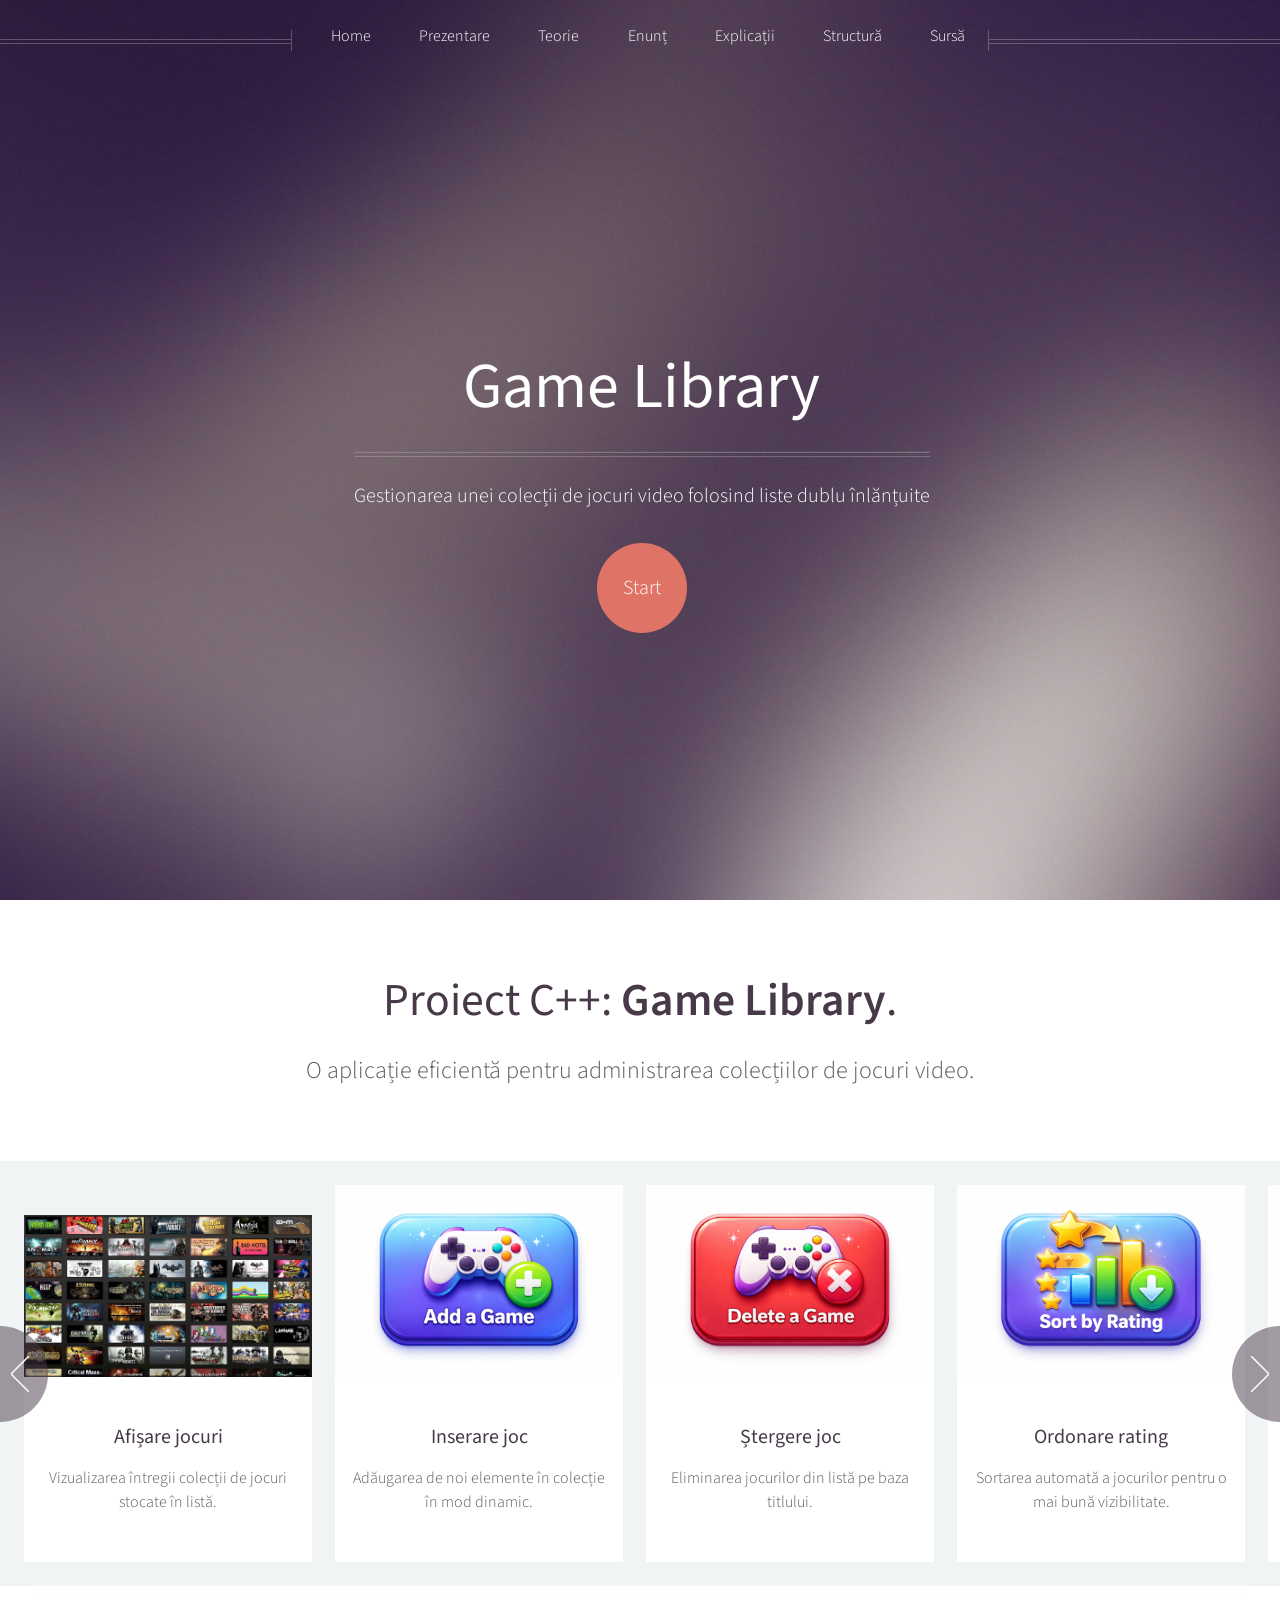
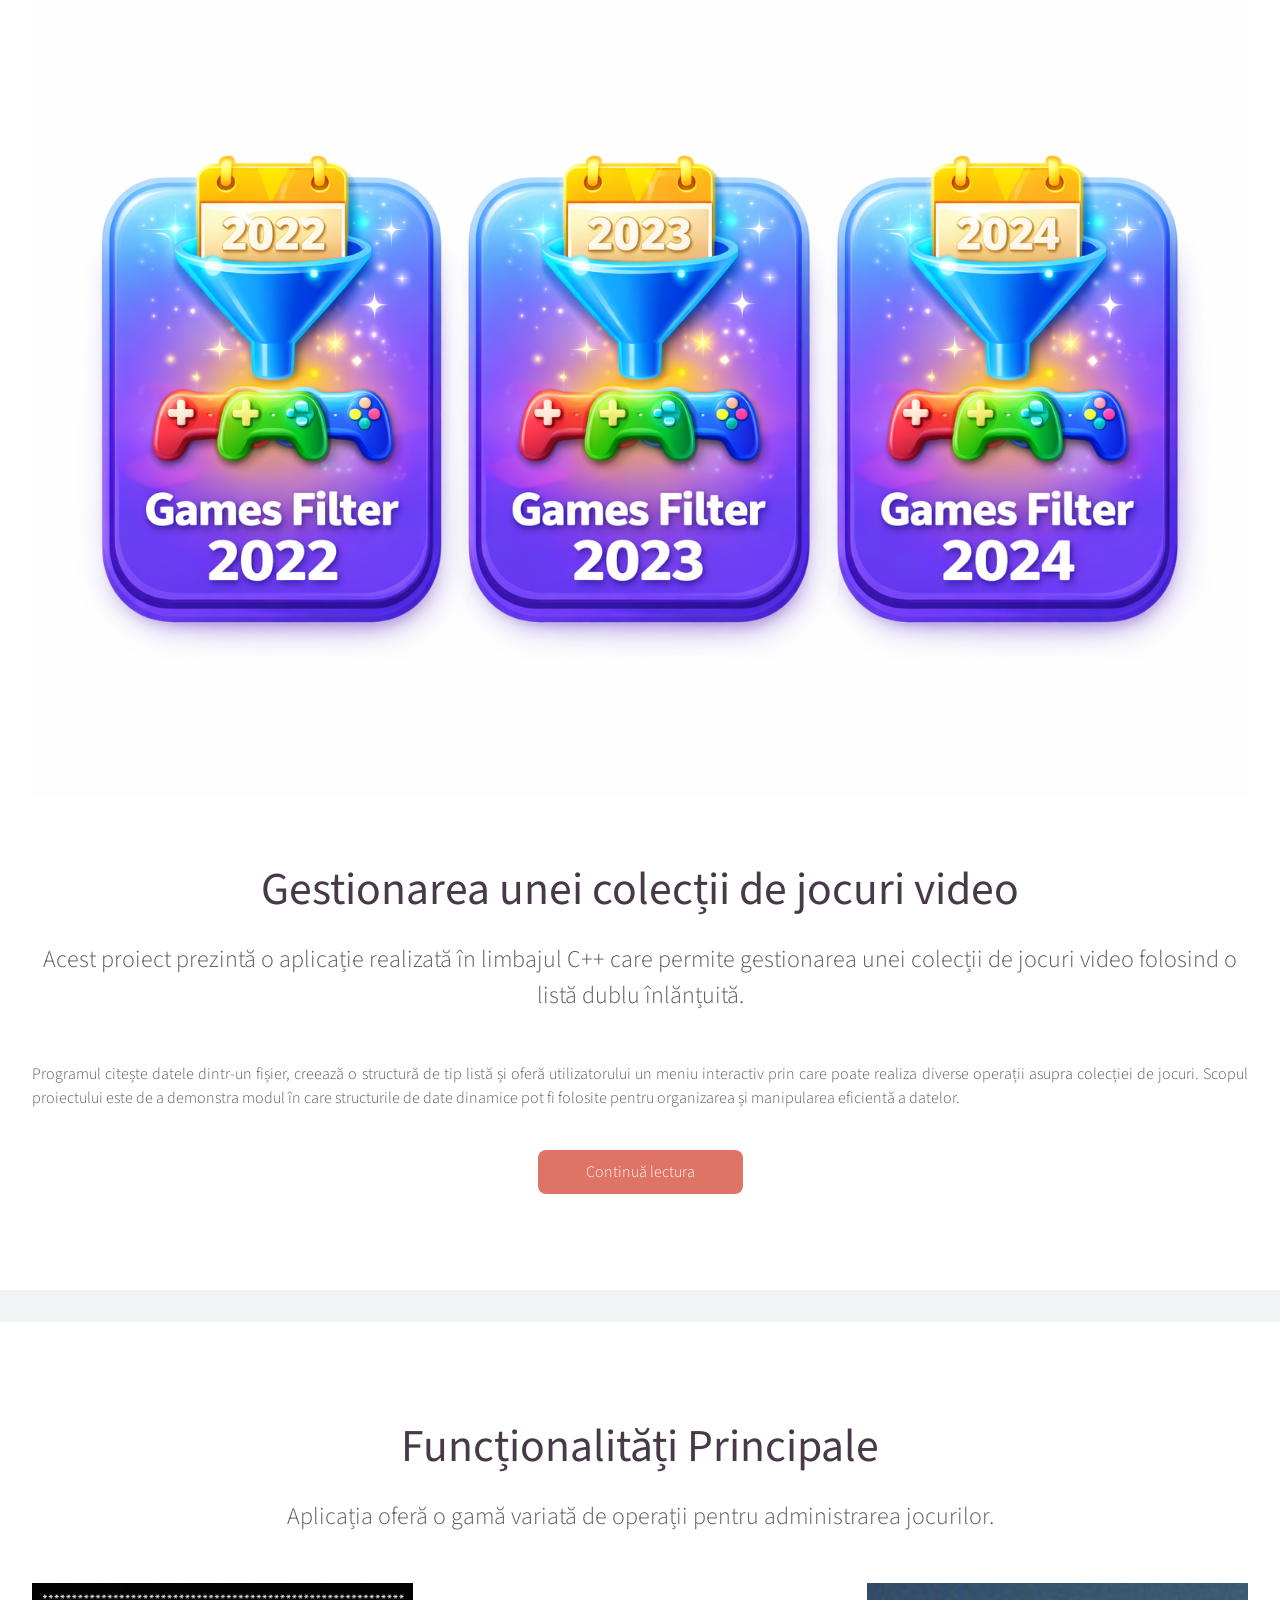
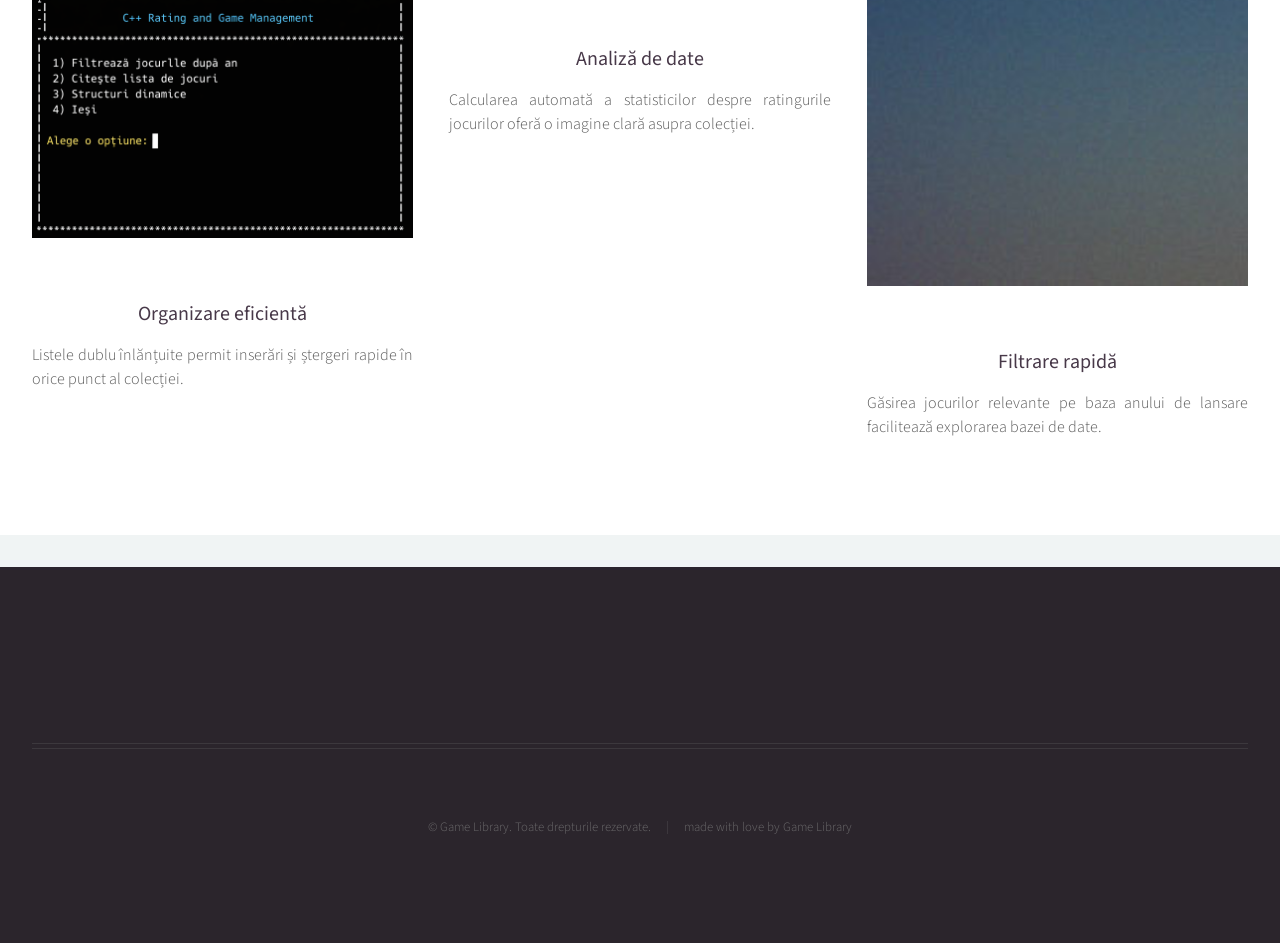
==== index.html @ 35f32640 "ghj" ====
<!DOCTYPE HTML>
<!--
	Helios by HTML5 UP
	html5up.net | @ajlkn
	Free for personal and commercial use under the CCA 3.0 license (html5up.net/license)
-->
<html>
	<head>
		<title>Game Library</title>
		<meta charset="utf-8" />
		<meta name="viewport" content="width=device-width, initial-scale=1, user-scalable=no" />
		<link rel="stylesheet" href="assets/css/main.css" />
		<noscript><link rel="stylesheet" href="assets/css/noscript.css" /></noscript>
	</head>
	<body class="homepage is-preload">
		<div id="page-wrapper">

			<!-- Header -->
				<div id="header">

					<!-- Inner -->
						<div class="inner">
							<header>
								<h1><a href="index.html" id="logo">Game Library</a></h1>
								<hr />
								<p>Gestionarea unei colecții de jocuri video folosind liste dublu înlănțuite</p>
							</header>
							<footer>
								<a href="#banner" class="button circled scrolly">Start</a>
							</footer>
						</div>

					<!-- Nav -->
						<nav id="nav">
							<ul>
								<li><a href="index.html">Home</a></li>
								<li><a href="prezentare.html">Prezentare</a></li>
								<li><a href="teorie.html">Teorie</a></li>
								<li><a href="enunt.html">Enunț</a></li>
								<li><a href="explicatii.html">Explicații</a></li>
								<li><a href="structura.html">Structură</a></li>
								<li><a href="sursa.html">Sursă</a></li>
							</ul>
						</nav>

				</div>

			<!-- Banner -->
				<section id="banner" class="animated-fade-in">
					<header>
						<h2>Proiect C++: <strong>Game Library</strong>.</h2>
						<p>
							O aplicație eficientă pentru administrarea colecțiilor de jocuri video.
						</p>
					</header>
				</section>

			<!-- Carousel -->
				<section class="carousel">
					<div class="reel">

						<article>
							<a href="#" class="image featured"><img src="images/pic01.jpg" alt="" /></a>
							<header>
								<h3><a href="#">Afișare jocuri</a></h3>
							</header>
							<p>Vizualizarea întregii colecții de jocuri stocate în listă.</p>
						</article>

						<article>
							<a href="#" class="image featured"><img src="images/pic02.jpg" alt="" /></a>
							<header>
								<h3><a href="#">Inserare joc</a></h3>
							</header>
							<p>Adăugarea de noi elemente în colecție în mod dinamic.</p>
						</article>

						<article>
							<a href="#" class="image featured"><img src="images/pic03.jpg" alt="" /></a>
							<header>
								<h3><a href="#">Ștergere joc</a></h3>
							</header>
							<p>Eliminarea jocurilor din listă pe baza titlului.</p>
						</article>

						<article>
							<a href="#" class="image featured"><img src="images/pic04.jpg" alt="" /></a>
							<header>
								<h3><a href="#">Ordonare rating</a></h3>
							</header>
							<p>Sortarea automată a jocurilor pentru o mai bună vizibilitate.</p>
						</article>

						<article>
							<a href="#" class="image featured"><img src="images/pic05.jpg" alt="" /></a>
							<header>
								<h3><a href="#">Statistici</a></h3>
							</header>
							<p>Calcularea ratingului maxim, minim și a mediei.</p>
						</article>

						<article>
							<a href="#" class="image featured"><img src="images/pic06.jpg" alt="" /></a>
							<header>
								<h3><a href="#">Filtrare an</a></h3>
							</header>
							<p>Găsirea jocurilor lansate după un anumit an calendaristic.</p>
						</article>

						<article>
							<a href="#" class="image featured"><img src="images/pic07.jpg" alt="" /></a>
							<header>
								<h3><a href="#">Citire fișier</a></h3>
							</header>
							<p>Importul automat al datelor din fișierul de intrare date.in.</p>
						</article>

						<article>
							<a href="#" class="image featured"><img src="images/pic08.jpg" alt="" /></a>
							<header>
								<h3><a href="#">Structuri dinamice</a></h3>
							</header>
							<p>Utilizarea eficientă a memoriei prin liste dublu înlănțuite.</p>
						</article>

						<article>
							<a href="#" class="image featured"><img src="images/pic10.jpg" alt="" /></a>
							<header>
								<h3><a href="#">Interfață meniu</a></h3>
							</header>
							<p>Interacțiune simplă și intuitivă prin meniul de consolă.</p>
						</article>


					</div>
				</section>

			<!-- Main -->
				<div class="wrapper style2">

					<article id="main" class="container special animated-fade-in">
						<a href="#" class="image featured"><img src="images/pic06.jpg" alt="" /></a>
						<header>
							<h2><a href="#">Gestionarea unei colecții de jocuri video</a></h2>
							<p>
								Acest proiect prezintă o aplicație realizată în limbajul C++ care permite gestionarea unei colecții de jocuri video folosind o listă dublu înlănțuită.
							</p>
						</header>
						<p>
							Programul citește datele dintr-un fișier, creează o structură de tip listă și oferă utilizatorului un meniu interactiv prin care poate realiza diverse operații asupra colecției de jocuri.
							Scopul proiectului este de a demonstra modul în care structurile de date dinamice pot fi folosite pentru organizarea și manipularea eficientă a datelor.
						</p>
						<footer>
							<a href="prezentare.html" class="button">Continuă lectura</a>
						</footer>
					</article>

				</div>

			<!-- Features -->
				<div class="wrapper style1">

					<section id="features" class="container special">
						<header>
							<h2>Funcționalități Principale</h2>
							<p>Aplicația oferă o gamă variată de operații pentru administrarea jocurilor.</p>
						</header>
						<div class="row">
							<article class="col-4 col-12-mobile special animated-fade-in">
								<a href="#" class="image featured"><img src="images/pic10.jpg" alt="" /></a>
								<header>
									<h3><a href="#">Organizare eficientă</a></h3>
								</header>
								<p>
									Listele dublu înlănțuite permit inserări și ștergeri rapide în orice punct al colecției.
								</p>
							</article>
							<article class="col-4 col-12-mobile special animated-fade-in">
								<a href="#" class="image featured"><img src="images/pic11.jpg" alt="" /></a>
								<header>
									<h3><a href="#">Analiză de date</a></h3>
								</header>
								<p>
									Calcularea automată a statisticilor despre ratingurile jocurilor oferă o imagine clară asupra colecției.
								</p>
							</article>
							<article class="col-4 col-12-mobile special animated-fade-in">
								<a href="#" class="image featured"><img src="images/pic12.jpg" alt="" /></a>
								<header>
									<h3><a href="#">Filtrare rapidă</a></h3>
								</header>
								<p>
									Găsirea jocurilor relevante pe baza anului de lansare facilitează explorarea bazei de date.
								</p>
							</article>
						</div>
					</section>

				</div>

			<!-- Footer -->
				<div id="footer">
					<div class="container">
						<hr />
						<div class="row">
							<div class="col-12">

								<!-- Copyright -->
									<div class="copyright">
										<ul class="menu">
											<li>&copy; Game Library. Toate drepturile rezervate.</li><li>made with love by Game Library</li>
										</ul>
									</div>

							</div>

						</div>
					</div>
				</div>

		</div>

		<!-- Scripts -->
			<script src="assets/js/jquery.min.js"></script>
			<script src="assets/js/jquery.dropotron.min.js"></script>
			<script src="assets/js/jquery.scrolly.min.js"></script>
			<script src="assets/js/jquery.scrollex.min.js"></script>
			<script src="assets/js/browser.min.js"></script>
			<script src="assets/js/breakpoints.min.js"></script>
			<script src="assets/js/util.js"></script>
			<script src="assets/js/main.js"></script>

	</body>
</html>
---- assets/css/main.css ----
@import url("https://fonts.googleapis.com/css?family=Source+Sans+Pro:300,300italic,400,400italic,600");
@import url("fontawesome-all.min.css");

/*
	Helios by HTML5 UP
	html5up.net | @ajlkn
	Free for personal and commercial use under the CCA 3.0 license (html5up.net/license)
*/

html, body, div, span, applet, object,
iframe, h1, h2, h3, h4, h5, h6, p, blockquote,
pre, a, abbr, acronym, address, big, cite,
code, del, dfn, em, img, ins, kbd, q, s, samp,
small, strike, strong, sub, sup, tt, var, b,
u, i, center, dl, dt, dd, ol, ul, li, fieldset,
form, label, legend, table, caption, tbody,
tfoot, thead, tr, th, td, article, aside,
canvas, details, embed, figure, figcaption,
footer, header, hgroup, menu, nav, output, ruby,
section, summary, time, mark, audio, video {
	margin: 0;
	padding: 0;
	border: 0;
	font-size: 100%;
	font: inherit;
	vertical-align: baseline;}

article, aside, details, figcaption, figure,
footer, header, hgroup, menu, nav, section {
	display: block;}

body {
	line-height: 1;
}

ol, ul {
	list-style: none;
}

blockquote, q {
	quotes: none;
}

	blockquote:before, blockquote:after, q:before, q:after {
		content: '';
		content: none;
	}

table {
	border-collapse: collapse;
	border-spacing: 0;
}

body {
	-webkit-text-size-adjust: none;
}

mark {
	background-color: transparent;
	color: inherit;
}

input::-moz-focus-inner {
	border: 0;
	padding: 0;
}

input, select, textarea {
	-moz-appearance: none;
	-webkit-appearance: none;
	-ms-appearance: none;
	appearance: none;
}

/* Basic */

	html {
		box-sizing: border-box;
	}

	*, *:before, *:after {
		box-sizing: inherit;
	}

	body {
		background: #f0f4f4;
		color: #5b5b5b;
		font-size: 15pt;
		line-height: 1.85em;
		font-family: 'Source Sans Pro', sans-serif;
		font-weight: 300;
	}

		body.is-preload *, body.is-preload *:before, body.is-preload *:after {
			-moz-animation: none !important;
			-webkit-animation: none !important;
			-ms-animation: none !important;
			animation: none !important;
			-moz-transition: none !important;
			-webkit-transition: none !important;
			-ms-transition: none !important;
			transition: none !important;
		}

	input, textarea, select {
		font-size: 15pt;
		line-height: 1.85em;
		font-family: 'Source Sans Pro', sans-serif;
		font-weight: 300;
	}

	h1, h2, h3, h4, h5, h6 {
		font-weight: 400;
		color: #483949;
		line-height: 1.25em;
	}

	h1 a, h2 a, h3 a, h4 a, h5 a, h6 a {
		color: inherit;
		text-decoration: none;
		border-bottom-color: transparent;
	}

	h1 strong, h2 strong, h3 strong, h4 strong, h5 strong, h6 strong {
		font-weight: 600;
	}

	h2 {
		font-size: 2.85em;
	}

	h3 {
		font-size: 1.25em;
	}

	h4 {
		font-size: 1em;
		margin: 0 0 0.25em 0;
	}

	strong, b {
		font-weight: 400;
		color: #483949;
	}

	em, i {
		font-style: italic;
	}

	a {
		color: inherit;
		border-bottom: solid 1px rgba(128, 128, 128, 0.15);
		text-decoration: none;
		-moz-transition: background-color 0.35s ease-in-out, color 0.35s ease-in-out, border-bottom-color 0.35s ease-in-out;
		-webkit-transition: background-color 0.35s ease-in-out, color 0.35s ease-in-out, border-bottom-color 0.35s ease-in-out;
		-ms-transition: background-color 0.35s ease-in-out, color 0.35s ease-in-out, border-bottom-color 0.35s ease-in-out;
		transition: background-color 0.35s ease-in-out, color 0.35s ease-in-out, border-bottom-color 0.35s ease-in-out;
	}

		a:hover {
			color: #ef8376;
			border-bottom-color: transparent;
		}

	sub {
		position: relative;
		top: 0.5em;
		font-size: 0.8em;
	}

	sup {
		position: relative;
		top: -0.5em;
		font-size: 0.8em;
	}

	blockquote {
		border-left: solid 0.5em #ddd;
		padding: 1em 0 1em 2em;
		font-style: italic;
	}

	p, ul, ol, dl, table {
		margin-bottom: 1em;
	}

	p {
		text-align: justify;
	}

	br.clear {
		clear: both;
	}

	hr {
		position: relative;
		display: block;
		border: 0;
		top: 4.5em;
		margin-bottom: 9em;
		height: 6px;
		border-top: solid 1px rgba(128, 128, 128, 0.2);
		border-bottom: solid 1px rgba(128, 128, 128, 0.2);
	}

		hr:before, hr:after {
			content: '';
			position: absolute;
			top: -8px;
			display: block;
			width: 1px;
			height: 21px;
			background: rgba(128, 128, 128, 0.2);
		}

		hr:before {
			left: -1px;
		}

		hr:after {
			right: -1px;
		}

	.timestamp {
		color: rgba(128, 128, 128, 0.75);
		font-size: 0.8em;
	}

/* Container */

	.container {
		margin: 0 auto;
		max-width: 100%;
		width: 1400px;
	}

		@media screen and (max-width: 1680px) {

			.container {
				width: 1200px;
			}

		}

		@media screen and (max-width: 1280px) {

			.container {
				width: 100%;
			}

		}

		@media screen and (max-width: 960px) {

			.container {
				width: 100%;
			}

		}

		@media screen and (max-width: 840px) {

			.container {
				width: 100%;
			}

		}

		@media screen and (max-width: 736px) {

			.container {
				width: 100%;
			}

		}

/* Row */

	.row {
		display: flex;
		flex-wrap: wrap;
		box-sizing: border-box;
		align-items: stretch;
	}

		.row > * {
			box-sizing: border-box;
		}

		.row.gtr-uniform > * > :last-child {
			margin-bottom: 0;
		}

		.row.aln-left {
			justify-content: flex-start;
		}

		.row.aln-center {
			justify-content: center;
		}

		.row.aln-right {
			justify-content: flex-end;
		}

		.row.aln-top {
			align-items: flex-start;
		}

		.row.aln-middle {
			align-items: center;
		}

		.row.aln-bottom {
			align-items: flex-end;
		}

		.row > .imp {
			order: -1;
		}

		.row > .col-1 {
			width: 8.33333%;
		}

		.row > .off-1 {
			margin-left: 8.33333%;
		}

		.row > .col-2 {
			width: 16.66667%;
		}

		.row > .off-2 {
			margin-left: 16.66667%;
		}

		.row > .col-3 {
			width: 25%;
		}

		.row > .off-3 {
			margin-left: 25%;
		}

		.row > .col-4 {
			width: 33.33333%;
		}

		.row > .off-4 {
			margin-left: 33.33333%;
		}

		.row > .col-5 {
			width: 41.66667%;
		}

		.row > .off-5 {
			margin-left: 41.66667%;
		}

		.row > .col-6 {
			width: 50%;
		}

		.row > .off-6 {
			margin-left: 50%;
		}

		.row > .col-7 {
			width: 58.33333%;
		}

		.row > .off-7 {
			margin-left: 58.33333%;
		}

		.row > .col-8 {
			width: 66.66667%;
		}

		.row > .off-8 {
			margin-left: 66.66667%;
		}

		.row > .col-9 {
			width: 75%;
		}

		.row > .off-9 {
			margin-left: 75%;
		}

		.row > .col-10 {
			width: 83.33333%;
		}

		.row > .off-10 {
			margin-left: 83.33333%;
		}

		.row > .col-11 {
			width: 91.66667%;
		}

		.row > .off-11 {
			margin-left: 91.66667%;
		}

		.row > .col-12 {
			width: 100%;
		}

		.row > .off-12 {
			margin-left: 100%;
		}

		.row.gtr-0 {
			margin-top: 0px;
			margin-left: 0px;
		}

			.row.gtr-0 > * {
				padding: 0px 0 0 0px;
			}

			.row.gtr-0.gtr-uniform {
				margin-top: 0px;
			}

				.row.gtr-0.gtr-uniform > * {
					padding-top: 0px;
				}

		.row.gtr-25 {
			margin-top: -10px;
			margin-left: -10px;
		}

			.row.gtr-25 > * {
				padding: 10px 0 0 10px;
			}

			.row.gtr-25.gtr-uniform {
				margin-top: -10px;
			}

				.row.gtr-25.gtr-uniform > * {
					padding-top: 10px;
				}

		.row.gtr-50 {
			margin-top: -20px;
			margin-left: -20px;
		}

			.row.gtr-50 > * {
				padding: 20px 0 0 20px;
			}

			.row.gtr-50.gtr-uniform {
				margin-top: -20px;
			}

				.row.gtr-50.gtr-uniform > * {
					padding-top: 20px;
				}

		.row {
			margin-top: -40px;
			margin-left: -40px;
		}

			.row > * {
				padding: 40px 0 0 40px;
			}

			.row.gtr-uniform {
				margin-top: -40px;
			}

				.row.gtr-uniform > * {
					padding-top: 40px;
				}

		.row.gtr-150 {
			margin-top: -60px;
			margin-left: -60px;
		}

			.row.gtr-150 > * {
				padding: 60px 0 0 60px;
			}

			.row.gtr-150.gtr-uniform {
				margin-top: -60px;
			}

				.row.gtr-150.gtr-uniform > * {
					padding-top: 60px;
				}

		.row.gtr-200 {
			margin-top: -80px;
			margin-left: -80px;
		}

			.row.gtr-200 > * {
				padding: 80px 0 0 80px;
			}

			.row.gtr-200.gtr-uniform {
				margin-top: -80px;
			}

				.row.gtr-200.gtr-uniform > * {
					padding-top: 80px;
				}

		@media screen and (max-width: 1680px) {

			.row {
				display: flex;
				flex-wrap: wrap;
				box-sizing: border-box;
				align-items: stretch;
			}

				.row > * {
					box-sizing: border-box;
				}

				.row.gtr-uniform > * > :last-child {
					margin-bottom: 0;
				}

				.row.aln-left {
					justify-content: flex-start;
				}

				.row.aln-center {
					justify-content: center;
				}

				.row.aln-right {
					justify-content: flex-end;
				}

				.row.aln-top {
					align-items: flex-start;
				}

				.row.aln-middle {
					align-items: center;
				}

				.row.aln-bottom {
					align-items: flex-end;
				}

				.row > .imp-wide {
					order: -1;
				}

				.row > .col-1-wide {
					width: 8.33333%;
				}

				.row > .off-1-wide {
					margin-left: 8.33333%;
				}

				.row > .col-2-wide {
					width: 16.66667%;
				}

				.row > .off-2-wide {
					margin-left: 16.66667%;
				}

				.row > .col-3-wide {
					width: 25%;
				}

				.row > .off-3-wide {
					margin-left: 25%;
				}

				.row > .col-4-wide {
					width: 33.33333%;
				}

				.row > .off-4-wide {
					margin-left: 33.33333%;
				}

				.row > .col-5-wide {
					width: 41.66667%;
				}

				.row > .off-5-wide {
					margin-left: 41.66667%;
				}

				.row > .col-6-wide {
					width: 50%;
				}

				.row > .off-6-wide {
					margin-left: 50%;
				}

				.row > .col-7-wide {
					width: 58.33333%;
				}

				.row > .off-7-wide {
					margin-left: 58.33333%;
				}

				.row > .col-8-wide {
					width: 66.66667%;
				}

				.row > .off-8-wide {
					margin-left: 66.66667%;
				}

				.row > .col-9-wide {
					width: 75%;
				}

				.row > .off-9-wide {
					margin-left: 75%;
				}

				.row > .col-10-wide {
					width: 83.33333%;
				}

				.row > .off-10-wide {
					margin-left: 83.33333%;
				}

				.row > .col-11-wide {
					width: 91.66667%;
				}

				.row > .off-11-wide {
					margin-left: 91.66667%;
				}

				.row > .col-12-wide {
					width: 100%;
				}

				.row > .off-12-wide {
					margin-left: 100%;
				}

				.row.gtr-0 {
					margin-top: 0px;
					margin-left: 0px;
				}

					.row.gtr-0 > * {
						padding: 0px 0 0 0px;
					}

					.row.gtr-0.gtr-uniform {
						margin-top: 0px;
					}

						.row.gtr-0.gtr-uniform > * {
							padding-top: 0px;
						}

				.row.gtr-25 {
					margin-top: -10px;
					margin-left: -10px;
				}

					.row.gtr-25 > * {
						padding: 10px 0 0 10px;
					}

					.row.gtr-25.gtr-uniform {
						margin-top: -10px;
					}

						.row.gtr-25.gtr-uniform > * {
							padding-top: 10px;
						}

				.row.gtr-50 {
					margin-top: -20px;
					margin-left: -20px;
				}

					.row.gtr-50 > * {
						padding: 20px 0 0 20px;
					}

					.row.gtr-50.gtr-uniform {
						margin-top: -20px;
					}

						.row.gtr-50.gtr-uniform > * {
							padding-top: 20px;
						}

				.row {
					margin-top: -40px;
					margin-left: -40px;
				}

					.row > * {
						padding: 40px 0 0 40px;
					}

					.row.gtr-uniform {
						margin-top: -40px;
					}

						.row.gtr-uniform > * {
							padding-top: 40px;
						}

				.row.gtr-150 {
					margin-top: -60px;
					margin-left: -60px;
				}

					.row.gtr-150 > * {
						padding: 60px 0 0 60px;
					}

					.row.gtr-150.gtr-uniform {
						margin-top: -60px;
					}

						.row.gtr-150.gtr-uniform > * {
							padding-top: 60px;
						}

				.row.gtr-200 {
					margin-top: -80px;
					margin-left: -80px;
				}

					.row.gtr-200 > * {
						padding: 80px 0 0 80px;
					}

					.row.gtr-200.gtr-uniform {
						margin-top: -80px;
					}

						.row.gtr-200.gtr-uniform > * {
							padding-top: 80px;
						}

		}

		@media screen and (max-width: 1280px) {

			.row {
				display: flex;
				flex-wrap: wrap;
				box-sizing: border-box;
				align-items: stretch;
			}

				.row > * {
					box-sizing: border-box;
				}

				.row.gtr-uniform > * > :last-child {
					margin-bottom: 0;
				}

				.row.aln-left {
					justify-content: flex-start;
				}

				.row.aln-center {
					justify-content: center;
				}

				.row.aln-right {
					justify-content: flex-end;
				}

				.row.aln-top {
					align-items: flex-start;
				}

				.row.aln-middle {
					align-items: center;
				}

				.row.aln-bottom {
					align-items: flex-end;
				}

				.row > .imp-normal {
					order: -1;
				}

				.row > .col-1-normal {
					width: 8.33333%;
				}

				.row > .off-1-normal {
					margin-left: 8.33333%;
				}

				.row > .col-2-normal {
					width: 16.66667%;
				}

				.row > .off-2-normal {
					margin-left: 16.66667%;
				}

				.row > .col-3-normal {
					width: 25%;
				}

				.row > .off-3-normal {
					margin-left: 25%;
				}

				.row > .col-4-normal {
					width: 33.33333%;
				}

				.row > .off-4-normal {
					margin-left: 33.33333%;
				}

				.row > .col-5-normal {
					width: 41.66667%;
				}

				.row > .off-5-normal {
					margin-left: 41.66667%;
				}

				.row > .col-6-normal {
					width: 50%;
				}

				.row > .off-6-normal {
					margin-left: 50%;
				}

				.row > .col-7-normal {
					width: 58.33333%;
				}

				.row > .off-7-normal {
					margin-left: 58.33333%;
				}

				.row > .col-8-normal {
					width: 66.66667%;
				}

				.row > .off-8-normal {
					margin-left: 66.66667%;
				}

				.row > .col-9-normal {
					width: 75%;
				}

				.row > .off-9-normal {
					margin-left: 75%;
				}

				.row > .col-10-normal {
					width: 83.33333%;
				}

				.row > .off-10-normal {
					margin-left: 83.33333%;
				}

				.row > .col-11-normal {
					width: 91.66667%;
				}

				.row > .off-11-normal {
					margin-left: 91.66667%;
				}

				.row > .col-12-normal {
					width: 100%;
				}

				.row > .off-12-normal {
					margin-left: 100%;
				}

				.row.gtr-0 {
					margin-top: 0px;
					margin-left: 0px;
				}

					.row.gtr-0 > * {
						padding: 0px 0 0 0px;
					}

					.row.gtr-0.gtr-uniform {
						margin-top: 0px;
					}

						.row.gtr-0.gtr-uniform > * {
							padding-top: 0px;
						}

				.row.gtr-25 {
					margin-top: -9px;
					margin-left: -9px;
				}

					.row.gtr-25 > * {
						padding: 9px 0 0 9px;
					}

					.row.gtr-25.gtr-uniform {
						margin-top: -9px;
					}

						.row.gtr-25.gtr-uniform > * {
							padding-top: 9px;
						}

				.row.gtr-50 {
					margin-top: -18px;
					margin-left: -18px;
				}

					.row.gtr-50 > * {
						padding: 18px 0 0 18px;
					}

					.row.gtr-50.gtr-uniform {
						margin-top: -18px;
					}

						.row.gtr-50.gtr-uniform > * {
							padding-top: 18px;
						}

				.row {
					margin-top: -36px;
					margin-left: -36px;
				}

					.row > * {
						padding: 36px 0 0 36px;
					}

					.row.gtr-uniform {
						margin-top: -36px;
					}

						.row.gtr-uniform > * {
							padding-top: 36px;
						}

				.row.gtr-150 {
					margin-top: -54px;
					margin-left: -54px;
				}

					.row.gtr-150 > * {
						padding: 54px 0 0 54px;
					}

					.row.gtr-150.gtr-uniform {
						margin-top: -54px;
					}

						.row.gtr-150.gtr-uniform > * {
							padding-top: 54px;
						}

				.row.gtr-200 {
					margin-top: -72px;
					margin-left: -72px;
				}

					.row.gtr-200 > * {
						padding: 72px 0 0 72px;
					}

					.row.gtr-200.gtr-uniform {
						margin-top: -72px;
					}

						.row.gtr-200.gtr-uniform > * {
							padding-top: 72px;
						}

		}

		@media screen and (max-width: 960px) {

			.row {
				display: flex;
				flex-wrap: wrap;
				box-sizing: border-box;
				align-items: stretch;
			}

				.row > * {
					box-sizing: border-box;
				}

				.row.gtr-uniform > * > :last-child {
					margin-bottom: 0;
				}

				.row.aln-left {
					justify-content: flex-start;
				}

				.row.aln-center {
					justify-content: center;
				}

				.row.aln-right {
					justify-content: flex-end;
				}

				.row.aln-top {
					align-items: flex-start;
				}

				.row.aln-middle {
					align-items: center;
				}

				.row.aln-bottom {
					align-items: flex-end;
				}

				.row > .imp-narrow {
					order: -1;
				}

				.row > .col-1-narrow {
					width: 8.33333%;
				}

				.row > .off-1-narrow {
					margin-left: 8.33333%;
				}

				.row > .col-2-narrow {
					width: 16.66667%;
				}

				.row > .off-2-narrow {
					margin-left: 16.66667%;
				}

				.row > .col-3-narrow {
					width: 25%;
				}

				.row > .off-3-narrow {
					margin-left: 25%;
				}

				.row > .col-4-narrow {
					width: 33.33333%;
				}

				.row > .off-4-narrow {
					margin-left: 33.33333%;
				}

				.row > .col-5-narrow {
					width: 41.66667%;
				}

				.row > .off-5-narrow {
					margin-left: 41.66667%;
				}

				.row > .col-6-narrow {
					width: 50%;
				}

				.row > .off-6-narrow {
					margin-left: 50%;
				}

				.row > .col-7-narrow {
					width: 58.33333%;
				}

				.row > .off-7-narrow {
					margin-left: 58.33333%;
				}

				.row > .col-8-narrow {
					width: 66.66667%;
				}

				.row > .off-8-narrow {
					margin-left: 66.66667%;
				}

				.row > .col-9-narrow {
					width: 75%;
				}

				.row > .off-9-narrow {
					margin-left: 75%;
				}

				.row > .col-10-narrow {
					width: 83.33333%;
				}

				.row > .off-10-narrow {
					margin-left: 83.33333%;
				}

				.row > .col-11-narrow {
					width: 91.66667%;
				}

				.row > .off-11-narrow {
					margin-left: 91.66667%;
				}

				.row > .col-12-narrow {
					width: 100%;
				}

				.row > .off-12-narrow {
					margin-left: 100%;
				}

				.row.gtr-0 {
					margin-top: 0px;
					margin-left: 0px;
				}

					.row.gtr-0 > * {
						padding: 0px 0 0 0px;
					}

					.row.gtr-0.gtr-uniform {
						margin-top: 0px;
					}

						.row.gtr-0.gtr-uniform > * {
							padding-top: 0px;
						}

				.row.gtr-25 {
					margin-top: -8px;
					margin-left: -8px;
				}

					.row.gtr-25 > * {
						padding: 8px 0 0 8px;
					}

					.row.gtr-25.gtr-uniform {
						margin-top: -8px;
					}

						.row.gtr-25.gtr-uniform > * {
							padding-top: 8px;
						}

				.row.gtr-50 {
					margin-top: -16px;
					margin-left: -16px;
				}

					.row.gtr-50 > * {
						padding: 16px 0 0 16px;
					}

					.row.gtr-50.gtr-uniform {
						margin-top: -16px;
					}

						.row.gtr-50.gtr-uniform > * {
							padding-top: 16px;
						}

				.row {
					margin-top: -32px;
					margin-left: -32px;
				}

					.row > * {
						padding: 32px 0 0 32px;
					}

					.row.gtr-uniform {
						margin-top: -32px;
					}

						.row.gtr-uniform > * {
							padding-top: 32px;
						}

				.row.gtr-150 {
					margin-top: -48px;
					margin-left: -48px;
				}

					.row.gtr-150 > * {
						padding: 48px 0 0 48px;
					}

					.row.gtr-150.gtr-uniform {
						margin-top: -48px;
					}

						.row.gtr-150.gtr-uniform > * {
							padding-top: 48px;
						}

				.row.gtr-200 {
					margin-top: -64px;
					margin-left: -64px;
				}

					.row.gtr-200 > * {
						padding: 64px 0 0 64px;
					}

					.row.gtr-200.gtr-uniform {
						margin-top: -64px;
					}

						.row.gtr-200.gtr-uniform > * {
							padding-top: 64px;
						}

		}

		@media screen and (max-width: 840px) {

			.row {
				display: flex;
				flex-wrap: wrap;
				box-sizing: border-box;
				align-items: stretch;
			}

				.row > * {
					box-sizing: border-box;
				}

				.row.gtr-uniform > * > :last-child {
					margin-bottom: 0;
				}

				.row.aln-left {
					justify-content: flex-start;
				}

				.row.aln-center {
					justify-content: center;
				}

				.row.aln-right {
					justify-content: flex-end;
				}

				.row.aln-top {
					align-items: flex-start;
				}

				.row.aln-middle {
					align-items: center;
				}

				.row.aln-bottom {
					align-items: flex-end;
				}

				.row > .imp-narrower {
					order: -1;
				}

				.row > .col-1-narrower {
					width: 8.33333%;
				}

				.row > .off-1-narrower {
					margin-left: 8.33333%;
				}

				.row > .col-2-narrower {
					width: 16.66667%;
				}

				.row > .off-2-narrower {
					margin-left: 16.66667%;
				}

				.row > .col-3-narrower {
					width: 25%;
				}

				.row > .off-3-narrower {
					margin-left: 25%;
				}

				.row > .col-4-narrower {
					width: 33.33333%;
				}

				.row > .off-4-narrower {
					margin-left: 33.33333%;
				}

				.row > .col-5-narrower {
					width: 41.66667%;
				}

				.row > .off-5-narrower {
					margin-left: 41.66667%;
				}

				.row > .col-6-narrower {
					width: 50%;
				}

				.row > .off-6-narrower {
					margin-left: 50%;
				}

				.row > .col-7-narrower {
					width: 58.33333%;
				}

				.row > .off-7-narrower {
					margin-left: 58.33333%;
				}

				.row > .col-8-narrower {
					width: 66.66667%;
				}

				.row > .off-8-narrower {
					margin-left: 66.66667%;
				}

				.row > .col-9-narrower {
					width: 75%;
				}

				.row > .off-9-narrower {
					margin-left: 75%;
				}

				.row > .col-10-narrower {
					width: 83.33333%;
				}

				.row > .off-10-narrower {
					margin-left: 83.33333%;
				}

				.row > .col-11-narrower {
					width: 91.66667%;
				}

				.row > .off-11-narrower {
					margin-left: 91.66667%;
				}

				.row > .col-12-narrower {
					width: 100%;
				}

				.row > .off-12-narrower {
					margin-left: 100%;
				}

				.row.gtr-0 {
					margin-top: 0px;
					margin-left: 0px;
				}

					.row.gtr-0 > * {
						padding: 0px 0 0 0px;
					}

					.row.gtr-0.gtr-uniform {
						margin-top: 0px;
					}

						.row.gtr-0.gtr-uniform > * {
							padding-top: 0px;
						}

				.row.gtr-25 {
					margin-top: -8px;
					margin-left: -8px;
				}

					.row.gtr-25 > * {
						padding: 8px 0 0 8px;
					}

					.row.gtr-25.gtr-uniform {
						margin-top: -8px;
					}

						.row.gtr-25.gtr-uniform > * {
							padding-top: 8px;
						}

				.row.gtr-50 {
					margin-top: -16px;
					margin-left: -16px;
				}

					.row.gtr-50 > * {
						padding: 16px 0 0 16px;
					}

					.row.gtr-50.gtr-uniform {
						margin-top: -16px;
					}

						.row.gtr-50.gtr-uniform > * {
							padding-top: 16px;
						}

				.row {
					margin-top: -32px;
					margin-left: -32px;
				}

					.row > * {
						padding: 32px 0 0 32px;
					}

					.row.gtr-uniform {
						margin-top: -32px;
					}

						.row.gtr-uniform > * {
							padding-top: 32px;
						}

				.row.gtr-150 {
					margin-top: -48px;
					margin-left: -48px;
				}

					.row.gtr-150 > * {
						padding: 48px 0 0 48px;
					}

					.row.gtr-150.gtr-uniform {
						margin-top: -48px;
					}

						.row.gtr-150.gtr-uniform > * {
							padding-top: 48px;
						}

				.row.gtr-200 {
					margin-top: -64px;
					margin-left: -64px;
				}

					.row.gtr-200 > * {
						padding: 64px 0 0 64px;
					}

					.row.gtr-200.gtr-uniform {
						margin-top: -64px;
					}

						.row.gtr-200.gtr-uniform > * {
							padding-top: 64px;
						}

		}

		@media screen and (max-width: 736px) {

			.row {
				display: flex;
				flex-wrap: wrap;
				box-sizing: border-box;
				align-items: stretch;
			}

				.row > * {
					box-sizing: border-box;
				}

				.row.gtr-uniform > * > :last-child {
					margin-bottom: 0;
				}

				.row.aln-left {
					justify-content: flex-start;
				}

				.row.aln-center {
					justify-content: center;
				}

				.row.aln-right {
					justify-content: flex-end;
				}

				.row.aln-top {
					align-items: flex-start;
				}

				.row.aln-middle {
					align-items: center;
				}

				.row.aln-bottom {
					align-items: flex-end;
				}

				.row > .imp-mobile {
					order: -1;
				}

				.row > .col-1-mobile {
					width: 8.33333%;
				}

				.row > .off-1-mobile {
					margin-left: 8.33333%;
				}

				.row > .col-2-mobile {
					width: 16.66667%;
				}

				.row > .off-2-mobile {
					margin-left: 16.66667%;
				}

				.row > .col-3-mobile {
					width: 25%;
				}

				.row > .off-3-mobile {
					margin-left: 25%;
				}

				.row > .col-4-mobile {
					width: 33.33333%;
				}

				.row > .off-4-mobile {
					margin-left: 33.33333%;
				}

				.row > .col-5-mobile {
					width: 41.66667%;
				}

				.row > .off-5-mobile {
					margin-left: 41.66667%;
				}

				.row > .col-6-mobile {
					width: 50%;
				}

				.row > .off-6-mobile {
					margin-left: 50%;
				}

				.row > .col-7-mobile {
					width: 58.33333%;
				}

				.row > .off-7-mobile {
					margin-left: 58.33333%;
				}

				.row > .col-8-mobile {
					width: 66.66667%;
				}

				.row > .off-8-mobile {
					margin-left: 66.66667%;
				}

				.row > .col-9-mobile {
					width: 75%;
				}

				.row > .off-9-mobile {
					margin-left: 75%;
				}

				.row > .col-10-mobile {
					width: 83.33333%;
				}

				.row > .off-10-mobile {
					margin-left: 83.33333%;
				}

				.row > .col-11-mobile {
					width: 91.66667%;
				}

				.row > .off-11-mobile {
					margin-left: 91.66667%;
				}

				.row > .col-12-mobile {
					width: 100%;
				}

				.row > .off-12-mobile {
					margin-left: 100%;
				}

				.row.gtr-0 {
					margin-top: 0px;
					margin-left: 0px;
				}

					.row.gtr-0 > * {
						padding: 0px 0 0 0px;
					}

					.row.gtr-0.gtr-uniform {
						margin-top: 0px;
					}

						.row.gtr-0.gtr-uniform > * {
							padding-top: 0px;
						}

				.row.gtr-25 {
					margin-top: -5px;
					margin-left: -5px;
				}

					.row.gtr-25 > * {
						padding: 5px 0 0 5px;
					}

					.row.gtr-25.gtr-uniform {
						margin-top: -5px;
					}

						.row.gtr-25.gtr-uniform > * {
							padding-top: 5px;
						}

				.row.gtr-50 {
					margin-top: -10px;
					margin-left: -10px;
				}

					.row.gtr-50 > * {
						padding: 10px 0 0 10px;
					}

					.row.gtr-50.gtr-uniform {
						margin-top: -10px;
					}

						.row.gtr-50.gtr-uniform > * {
							padding-top: 10px;
						}

				.row {
					margin-top: -20px;
					margin-left: -20px;
				}

					.row > * {
						padding: 20px 0 0 20px;
					}

					.row.gtr-uniform {
						margin-top: -20px;
					}

						.row.gtr-uniform > * {
							padding-top: 20px;
						}

				.row.gtr-150 {
					margin-top: -30px;
					margin-left: -30px;
				}

					.row.gtr-150 > * {
						padding: 30px 0 0 30px;
					}

					.row.gtr-150.gtr-uniform {
						margin-top: -30px;
					}

						.row.gtr-150.gtr-uniform > * {
							padding-top: 30px;
						}

				.row.gtr-200 {
					margin-top: -40px;
					margin-left: -40px;
				}

					.row.gtr-200 > * {
						padding: 40px 0 0 40px;
					}

					.row.gtr-200.gtr-uniform {
						margin-top: -40px;
					}

						.row.gtr-200.gtr-uniform > * {
							padding-top: 40px;
						}

		}

/* Sections/Article */

	section, article {
		margin-bottom: 3em;
	}

		section > :last-child, section:last-child, article > :last-child, article:last-child {
			margin-bottom: 0;
		}

		section.special > header, section.special > footer, article.special > header, article.special > footer {
			text-align: center;
		}

	.row > section, .row > article {
		margin-bottom: 0;
	}

	header {
		margin: 0 0 1em 0;
	}

		header > p {
			display: block;
			font-size: 1.5em;
			margin: 1em 0 2em 0;
			line-height: 1.5em;
			text-align: inherit;
		}

	footer {
		margin: 2.5em 0 0 0;
	}

/* Image */

	.image {
		position: relative;
		display: inline-block;
		border: 0;
		outline: 0;
	}

		.image img {
			display: block;
			width: 100%;
		}

		.image.fit {
			display: block;
			width: 100%;
		}

		.image.featured {
			display: block;
			width: 100%;
			margin: 0 0 4em 0;
		}

		.image.left {
			float: left;
			margin: 0 2em 2em 0;
		}

		.image.centered {
			display: block;
			margin: 0 0 2em 0;
		}

			.image.centered img {
				margin: 0 auto;
				width: auto;
			}

/* List */

	ul {
		list-style: disc;
		padding-left: 1em;
	}

		ul li {
			padding-left: 0.5em;
		}

	ol {
		list-style: decimal;
		padding-left: 1.25em;
	}

		ol li {
			padding-left: 0.25em;
		}

/* Actions */

	ul.actions {
		margin: 3em 0 0 0;
		list-style: none;
		padding-left: 0;
	}

		form ul.actions {
			margin-top: 0;
		}

		ul.actions li {
			display: inline-block;
			margin: 0 0.75em 0 0.75em;
			padding-left: 0;
		}

			ul.actions li:first-child {
				margin-left: 0;
			}

			ul.actions li:last-child {
				margin-right: 0;
			}

/* Divided */

	ul.divided {
		list-style: none;
		padding-left: 0;
	}

		ul.divided li {
			border-top: solid 1px rgba(128, 128, 128, 0.2);
			padding-top: 1.5em;
			margin-top: 1.5em;
			padding-left: 0;
		}

			ul.divided li:first-child {
				border-top: 0;
				padding-top: 0;
				margin-top: 0;
			}

/* Menu */

	ul.menu {
		height: 1em;
		line-height: 1em;
		list-style: none;
		padding-left: 0;
	}

		ul.menu li {
			display: inline-block;
			border-left: solid 1px rgba(128, 128, 128, 0.2);
			padding-left: 1.25em;
			margin-left: 1.25em;
		}

			ul.menu li:first-child {
				border-left: 0;
				padding-left: 0;
				margin-left: 0;
			}

/* Icons */

	ul.icons {
		position: relative;
		background: rgba(128, 128, 128, 0.05);
		border-radius: 4em;
		display: inline-block;
		padding: 0.35em 0.75em 0.35em 0.75em;
		font-size: 1.25em;
		cursor: default;
		list-style: none;
	}

		ul.icons li {
			display: inline-block;
			padding-left: 0;
		}

			ul.icons li a {
				display: inline-block;
				background: none;
				width: 2.5em;
				height: 2.5em;
				line-height: 2.5em;
				text-align: center;
				border-radius: 100%;
				border: 0;
				color: inherit;
			}

				ul.icons li a:hover {
					color: #ef8376;
				}

/* Form */

	form label {
		display: block;
		font-weight: 400;
		color: #483949;
		margin: 0 0 1em 0;
	}

	form input[type="text"],
	form input[type="email"],
	form input[type="password"],
	form select,
	form textarea {
		-webkit-appearance: none;
		display: block;
		border: 0;
		background: #fafafa;
		width: 100%;
		border-radius: 0.5em;
		border: solid 1px #E5E5E5;
		padding: 1em;
		-moz-transition: background-color 0.35s ease-in-out, border-color 0.35s ease-in-out;
		-webkit-transition: background-color 0.35s ease-in-out, border-color 0.35s ease-in-out;
		-ms-transition: background-color 0.35s ease-in-out, border-color 0.35s ease-in-out;
		transition: background-color 0.35s ease-in-out, border-color 0.35s ease-in-out;
	}

		form input[type="text"]:focus,
		form input[type="email"]:focus,
		form input[type="password"]:focus,
		form select:focus,
		form textarea:focus {
			background: #fff;
			border-color: #df7366;
		}

	form input[type="text"],
	form input[type="email"],
	form input[type="password"],
	form select {
		line-height: 1em;
	}

	form textarea {
		min-height: 9em;
	}

	form ::-webkit-input-placeholder {
		color: #555 !important;
	}

	form :-moz-placeholder {
		color: #555 !important;
	}

	form ::-moz-placeholder {
		color: #555 !important;
	}

	form :-ms-input-placeholder {
		color: #555 !important;
	}

	form ::-moz-focus-inner {
		border: 0;
	}

/* Table */

	table {
		width: 100%;
	}

		table.default {
			width: 100%;
		}

			table.default tbody tr {
				border-top: solid 1px #e5e5e5;
			}

				table.default tbody tr:first-child {
					border-top: 0;
				}

				table.default tbody tr:nth-child(2n+1) {
					background: #fafafa;
				}

			table.default td {
				padding: 0.5em 1em 0.5em 1em;
			}

			table.default th {
				text-align: left;
				font-weight: 400;
				padding: 0.5em 1em 0.5em 1em;
			}

			table.default thead {
				border-bottom: solid 2px #e5e5e5;
			}

			table.default tfoot {
				border-top: solid 2px #e5e5e5;
			}

/* Button */

	input[type="button"],
	input[type="submit"],
	input[type="reset"],
	button,
	.button {
		position: relative;
		display: inline-block;
		background: #df7366;
		color: #fff;
		text-align: center;
		border-radius: 0.5em;
		text-decoration: none;
		padding: 0.65em 3em 0.65em 3em;
		border: 0;
		cursor: pointer;
		outline: 0;
		font-weight: 300;
		-moz-transition: background-color 0.35s ease-in-out, color 0.35s ease-in-out, border-bottom-color 0.35s ease-in-out;
		-webkit-transition: background-color 0.35s ease-in-out, color 0.35s ease-in-out, border-bottom-color 0.35s ease-in-out;
		-ms-transition: background-color 0.35s ease-in-out, color 0.35s ease-in-out, border-bottom-color 0.35s ease-in-out;
		transition: background-color 0.35s ease-in-out, color 0.35s ease-in-out, border-bottom-color 0.35s ease-in-out;
	}

		input[type="button"]:hover,
		input[type="submit"]:hover,
		input[type="reset"]:hover,
		button:hover,
		.button:hover {
			color: #fff;
			background: #ef8376;
		}

		input[type="button"].alt,
		input[type="submit"].alt,
		input[type="reset"].alt,
		button.alt,
		.button.alt {
			background: #2B252C;
		}

			input[type="button"].alt:hover,
			input[type="submit"].alt:hover,
			input[type="reset"].alt:hover,
			button.alt:hover,
			.button.alt:hover {
				background: #3B353C;
			}

/* Post */

	.post.stub {
		text-align: center;
	}

		.post.stub header {
			margin: 0;
		}

/* Icons */

	.icon {
		text-decoration: none;
		text-decoration: none;
	}

		.icon:before {
			-moz-osx-font-smoothing: grayscale;
			-webkit-font-smoothing: antialiased;
			display: inline-block;
			font-style: normal;
			font-variant: normal;
			text-rendering: auto;
			line-height: 1;
			text-transform: none !important;
			font-family: 'Font Awesome 5 Free';
			font-weight: 400;
		}

		.icon:before {
			line-height: inherit;
			font-size: 1.25em;
		}

		.icon > .label {
			display: none;
		}

		.icon.solid:before {
			font-weight: 900;
		}

		.icon.brands:before {
			font-family: 'Font Awesome 5 Brands';
		}

		.icon.circled {
			position: relative;
			display: inline-block;
			background: #2b252c;
			color: #fff;
			border-radius: 100%;
			width: 3em;
			height: 3em;
			line-height: 3em;
			text-align: center;
			font-size: 1.25em;
		}

			header .icon.circled {
				margin: 0 0 2em 0;
			}

/* Wrapper */

	.wrapper {
		background: #fff;
		margin: 0 0 2em 0;
		padding: 6em 0 6em 0;
	}

		.wrapper.style2 {
			padding-top: 0;
		}

/* Header */

	#header {
		position: relative;
		background-image: url("../../images/header.jpg");
		background-size: cover;
		background-position: center center;
		background-attachment: fixed;
		color: #fff;
		text-align: center;
		padding: 7.5em 0 2em 0;
		cursor: default;
	}

		#header:before {
			content: '';
			display: inline-block;
			vertical-align: middle;
			height: 100%;
		}

		#header .inner {
			position: relative;
			z-index: 1;
			margin: 0;
			display: inline-block;
			vertical-align: middle;
		}

		#header header {
			display: inline-block;
		}

			#header header > p {
				font-size: 1.25em;
				margin: 0;
			}

		#header h1 {
			color: #fff;
			font-size: 3em;
			line-height: 1em;
		}

			#header h1 a {
				color: inherit;
			}

		#header .button {
			display: inline-block;
			border-radius: 100%;
			width: 4.5em;
			height: 4.5em;
			line-height: 4.5em;
			text-align: center;
			font-size: 1.25em;
			padding: 0;
		}

		#header hr {
			top: 1.5em;
			margin-bottom: 3em;
			border-bottom-color: rgba(192, 192, 192, 0.35);
			box-shadow: inset 0 1px 0 0 rgba(192, 192, 192, 0.35);
		}

			#header hr:before, #header hr:after {
				background: rgba(192, 192, 192, 0.35);
			}

		#header footer {
			margin: 1em 0 0 0;
		}

	body.homepage #header {
		height: 100vh;
		min-height: 40em;
	}

		body.homepage #header h1 {
			font-size: 4em;
		}

		body.homepage #header:after {
			content: '';
			background: #1C0920;
			display: block;
			position: absolute;
			left: 0;
			top: 0;
			width: 100%;
			height: 100%;
			opacity: 0;
			-moz-transition: opacity 2.5s ease-in-out;
			-webkit-transition: opacity 2.5s ease-in-out;
			-ms-transition: opacity 2.5s ease-in-out;
			transition: opacity 2.5s ease-in-out;
			-moz-transition-delay: 0.5s;
			-webkit-transition-delay: 0.5s;
			-ms-transition-delay: 0.5s;
			transition-delay: 0.5s;
		}

	body.homepage.is-preload #header:after {
		opacity: 1;
	}

/* Nav */

	#nav {
		position: absolute;
		top: 0;
		left: 0;
		width: 100%;
		text-align: center;
		padding: 1.5em 0 1.5em 0;
		z-index: 1;
		overflow: hidden;
	}

		#nav > ul {
			line-height: 0px;
			position: relative;
			display: inline-block;
			margin: 0;
			height: 21px;
			border-left: solid 1px rgba(192, 192, 192, 0.35);
			border-right: solid 1px rgba(192, 192, 192, 0.35);
		}

			#nav > ul:before, #nav > ul:after {
				content: '';
				display: block;
				width: 300%;
				position: absolute;
				top: 50%;
				margin-top: -2px;
				height: 5px;
				border-top: solid 1px rgba(192, 192, 192, 0.35);
				border-bottom: solid 1px rgba(192, 192, 192, 0.35);
			}

			#nav > ul:before {
				left: 100%;
				margin-left: 1px;
			}

			#nav > ul:after {
				right: 100%;
				margin-right: 1px;
			}

			#nav > ul > li {
				display: inline-block;
				margin: -9px 0.5em 0 0.5em;
				border-radius: 0.5em;
				padding: 0.85em;
				border: solid 1px transparent;
				-moz-transition: color 0.35s ease-in-out, border-color 0.35s ease-in-out;
				-webkit-transition: color 0.35s ease-in-out, border-color 0.35s ease-in-out;
				-ms-transition: color 0.35s ease-in-out, border-color 0.35s ease-in-out;
				transition: color 0.35s ease-in-out, border-color 0.35s ease-in-out;
			}

				#nav > ul > li.active {
					border-color: rgba(192, 192, 192, 0.35);
				}

				#nav > ul > li > a, #nav > ul > li > span {
					display: block;
					color: inherit;
					text-decoration: none;
					border: 0;
					outline: 0;
				}

				#nav > ul > li > ul {
					display: none;
				}

	.dropotron {
		background: rgba(255, 255, 255, 0.975);
		padding: 1em 1.25em 1em 1.25em;
		line-height: 1em;
		height: auto;
		text-align: left;
		border-radius: 0.5em;
		box-shadow: 0 0.15em 0.25em 0 rgba(0, 0, 0, 0.25);
		min-width: 12em;
		margin-top: -1em;
		list-style: none;
	}

		.dropotron li {
			border-top: solid 1px rgba(128, 128, 128, 0.2);
			color: #5b5b5b;
			padding-left: 0;
		}

			.dropotron li:first-child {
				border-top: 0;
			}

			.dropotron li:hover {
				color: #ef8376;
			}

			.dropotron li a, .dropotron li span {
				display: block;
				border: 0;
				padding: 0.5em 0 0.5em 0;
				-moz-transition: color 0.35s ease-in-out;
				-webkit-transition: color 0.35s ease-in-out;
				-ms-transition: color 0.35s ease-in-out;
				transition: color 0.35s ease-in-out;
			}

		.dropotron.level-0 {
			margin-top: 2em;
			font-size: 0.9em;
		}

			.dropotron.level-0:before {
				content: '';
				position: absolute;
				left: 50%;
				top: -0.7em;
				margin-left: -0.75em;
				border-bottom: solid 0.75em rgba(255, 255, 255, 0.975);
				border-left: solid 0.75em rgba(64, 64, 64, 0);
				border-right: solid 0.75em rgba(64, 64, 64, 0);
			}

/* Banner */

	#banner {
		background: #fff;
		text-align: center;
		padding: 4.5em 0 4.5em 0;
		margin-bottom: 0;
	}

		#banner header > p {
			margin-bottom: 0;
		}

/* Content */

	#content > hr {
		top: 3em;
		margin-bottom: 6em;
	}

	#content > section {
		margin-bottom: 0;
	}

/* Sidebar */

	#sidebar > hr {
		top: 3em;
		margin-bottom: 6em;
	}

		#sidebar > hr.first {
			display: none;
		}

	#sidebar > section {
		margin-bottom: 0;
	}

/* Main */

	#main {
		margin-bottom: 0;
	}

		#main section:first-of-type {
			padding-top: 2em;
		}

/* Footer */

	#footer {
		position: relative;
		overflow: hidden;
		padding: 6em 0 6em 0;
		background: #2b252c;
		color: #fff;
	}

		#footer .icon.circled {
			background: #fff;
			color: #2b252c;
		}

		#footer header {
			text-align: center;
			cursor: default;
		}

		#footer h2, #footer h3, #footer h4, #footer h5, #footer h6 {
			color: #fff;
		}

		#footer .contact {
			text-align: center;
		}

			#footer .contact p {
				text-align: center;
				margin: 0 0 3em 0;
			}

		#footer .copyright {
			text-align: center;
			color: rgba(128, 128, 128, 0.75);
			font-size: 0.8em;
			cursor: default;
		}

			#footer .copyright a {
				color: rgba(128, 128, 128, 0.75);
			}

				#footer .copyright a:hover {
					color: rgba(212, 212, 212, 0.85);
				}

/* Carousel */

	.carousel {
		position: relative;
		overflow: hidden;
		padding: 2em 0 2em 0;
		margin-bottom: 0;
	}

		.carousel .forward, .carousel .backward {
			position: absolute;
			top: 50%;
			width: 6em;
			height: 12em;
			margin-top: -6em;
			cursor: pointer;
		}

			.carousel .forward:before, .carousel .backward:before {
				content: '';
				display: block;
				width: 6em;
				height: 6em;
				border-radius: 100%;
				background-color: rgba(72, 57, 73, 0.5);
				position: absolute;
				top: 50%;
				margin-top: -3em;
				-moz-transition: background-color 0.35s ease-in-out;
				-webkit-transition: background-color 0.35s ease-in-out;
				-o-transition: background-color 0.35s ease-in-out;
				-ms-transition: background-color 0.35s ease-in-out;
				transition: background-color 0.35s ease-in-out;
				-webkit-backface-visibility: hidden;
			}

			.carousel .forward:after, .carousel .backward:after {
				content: '';
				width: 3em;
				height: 3em;
				position: absolute;
				top: 50%;
				margin: -1.5em 0 0 0;
				background: url("images/arrow.svg") no-repeat center center;
			}

			.carousel .forward:hover:before, .carousel .backward:hover:before {
				background-color: rgba(239, 131, 118, 0.75);
			}

		.carousel .forward {
			right: 0;
		}

			.carousel .forward:before {
				right: -3em;
			}

			.carousel .forward:after {
				right: -0.25em;
			}

		.carousel .backward {
			left: 0;
		}

			.carousel .backward:before {
				left: -3em;
			}

			.carousel .backward:after {
				left: -0.25em;
				-moz-transform: scaleX(-1);
				-webkit-transform: scaleX(-1);
				-ms-transform: scaleX(-1);
				transform: scaleX(-1);
			}

		.carousel .reel {
			white-space: nowrap;
			position: relative;
			-webkit-overflow-scrolling: touch;
			padding: 0 2em 0 2em;
		}

		.carousel article {
			display: inline-block;
			width: 18em;
			background: #fff;
			text-align: center;
			padding: 0 1em 3em 1em;
			margin: 0 2em 0 0;
			white-space: normal;
			opacity: 1.0;
			-moz-transition: opacity 0.75s ease-in-out;
			-webkit-transition: opacity 0.75s ease-in-out;
			-ms-transition: opacity 0.75s ease-in-out;
			transition: opacity 0.75s ease-in-out;
		}

			.carousel article.loading {
				opacity: 0;
			}

			.carousel article .image {
				position: relative;
				left: -1em;
				top: 0;
				width: auto;
				margin-right: -2em;
				margin-bottom: 3em;
			}

			.carousel article p {
				text-align: center;
			}

/* Wide */

	@media screen and (max-width: 1680px) {

		/* Basic */

			body, input, textarea, select {
				font-size: 14pt;
				line-height: 1.75em;
			}

		/* Carousel */

			.carousel {
				padding: 1.5em 0 1.5em 0;
			}

				.carousel .reel {
					padding: 0 1.5em 0 1.5em;
				}

				.carousel article {
					width: 18em;
					margin: 0 1.25em 0 0;
				}

	}

/* Normal */

	@media screen and (max-width: 1280px) {

		/* Basic */

			body, input, textarea, select {
				font-size: 12pt;
				line-height: 1.5em;
			}

		/* Wrapper */

			.wrapper {
				padding-left: 2em;
				padding-right: 2em;
			}

		/* Header */

			#header {
				background-attachment: scroll;
			}

				#header .inner {
					padding-left: 2em;
					padding-right: 2em;
				}

		/* Banner */

			#banner {
				padding-left: 2em;
				padding-right: 2em;
			}

		/* Footer */

			#footer {
				padding-left: 2em;
				padding-right: 2em;
			}

	}

/* Narrow */

/* Narrower */

	@media screen and (max-width: 840px) {

		/* Basic */

			body, input, textarea, select {
				font-size: 13pt;
				line-height: 1.65em;
			}

			.tweet {
				text-align: center;
			}

			.timestamp {
				display: block;
				text-align: center;
			}

		/* Footer */

			#footer {
				padding: 4em 2em 4em 2em;
			}

		/* Carousel */

			.carousel {
				padding: 1.25em 0 1.25em 0;
			}

				.carousel article {
					width: 18em;
					margin: 0 1em 0 0;
				}

	}

/* Mobile */

	#navPanel, #titleBar {
		display: none;
	}

	@media screen and (max-width: 736px) {

		/* Basic */

			html, body {
				overflow-x: hidden;
			}

			body, input, textarea, select {
				font-size: 12.5pt;
				line-height: 1.5em;
			}

			h2 {
				font-size: 1.75em;
			}

			h3 {
				font-size: 1.25em;
			}

			hr {
				top: 3em;
				margin-bottom: 6em;
			}

		/* Section/Article */

			section, article {
				margin-bottom: 2em;
			}

				section:last-child, article:last-child {
					margin-bottom: 0;
				}

			.row > section, .row > article {
				margin-bottom: 2em;
			}

			header > p {
				font-size: 1.25em;
			}

		/* Image */

			.image.featured {
				margin: 0 0 2em 0;
			}

			.image.left {
				margin: 0 1em 1em 0;
			}

			.image.centered {
				margin: 0 0 1em 0;
			}

		/* Actions */

			form ul.actions {
				margin-top: 0;
			}

			ul.actions li {
				display: block;
				margin: 0.75em 0 0 0;
			}

				ul.actions li:first-child {
					margin-top: 0;
				}

		/* Menu */

			ul.menu {
				height: auto;
				text-align: center;
			}

				ul.menu li {
					display: block;
					border: 0;
					padding: 0.75em 0 0 0;
					margin: 0;
				}

					ul.menu li:first-child {
						padding-top: 0;
					}

		/* Icons */

			ul.icons {
				font-size: 1em;
				padding: 0.35em 0.5em 0.35em 0.5em;
			}

				ul.icons li a {
					width: 2.25em;
				}

		/* Button */

			input[type="button"],
			input[type="submit"],
			input[type="reset"],
			button,
			.button {
				display: block;
				padding: 0;
				line-height: 3em;
				width: 100%;
			}

		/* Nav */

			#page-wrapper {
				-moz-backface-visibility: hidden;
				-webkit-backface-visibility: hidden;
				-ms-backface-visibility: hidden;
				backface-visibility: hidden;
				-moz-transition: -moz-transform 0.5s ease;
				-webkit-transition: -webkit-transform 0.5s ease;
				-ms-transition: -ms-transform 0.5s ease;
				transition: transform 0.5s ease;
				padding-bottom: 1px;
			}

			#navButton {
				-moz-backface-visibility: hidden;
				-webkit-backface-visibility: hidden;
				-ms-backface-visibility: hidden;
				backface-visibility: hidden;
				-moz-transition: -moz-transform 0.5s ease;
				-webkit-transition: -webkit-transform 0.5s ease;
				-ms-transition: -ms-transform 0.5s ease;
				transition: transform 0.5s ease;
				display: block;
				height: 44px;
				left: 0;
				position: fixed;
				top: 0;
				width: 100%;
				z-index: 10001;
			}

				#navButton .toggle {
					text-decoration: none;
					position: absolute;
					left: 0;
					top: 0;
					width: 100%;
					height: 100%;
					border: 0;
					outline: 0;
				}

					#navButton .toggle:before {
						-moz-osx-font-smoothing: grayscale;
						-webkit-font-smoothing: antialiased;
						display: inline-block;
						font-style: normal;
						font-variant: normal;
						text-rendering: auto;
						line-height: 1;
						text-transform: none !important;
						font-family: 'Font Awesome 5 Free';
						font-weight: 900;
					}

					#navButton .toggle:before {
						text-decoration: none;
						font-style: normal;
						content: '\f0c9';
						color: #fff;
						color: rgba(255, 255, 255, 0.75);
						text-align: center;
						display: block;
						font-size: 14px;
						width: 80px;
						height: 30px;
						line-height: 30px;
						position: absolute;
						left: 50%;
						margin-left: -40px;
						background: rgba(132, 128, 136, 0.75);
						border-top: 0;
						border-radius: 0 0 0.35em 0.35em;
					}

			#navPanel {
				-moz-backface-visibility: hidden;
				-webkit-backface-visibility: hidden;
				-ms-backface-visibility: hidden;
				backface-visibility: hidden;
				-moz-transform: translateY(-50vh);
				-webkit-transform: translateY(-50vh);
				-ms-transform: translateY(-50vh);
				transform: translateY(-50vh);
				-moz-transition: -moz-transform 0.5s ease;
				-webkit-transition: -webkit-transform 0.5s ease;
				-ms-transition: -ms-transform 0.5s ease;
				transition: transform 0.5s ease;
				display: block;
				height: 50vh;
				left: 0;
				overflow-y: auto;
				position: fixed;
				top: 0;
				width: 100%;
				z-index: 10002;
				background: #1f1920;
				box-shadow: inset 0px -2px 5px 0px rgba(0, 0, 0, 0.25);
				font-size: 1em;
			}

				#navPanel:before {
					content: '';
					display: block;
					position: absolute;
					left: 0;
					top: 0;
					width: 100%;
					height: 100%;
					background: url("images/overlay.png");
					background-size: 128px 128px;
				}

				#navPanel .link {
					position: relative;
					z-index: 1;
					display: block;
					text-decoration: none;
					padding: 0.5em;
					color: #ddd;
					border: 0;
					border-top: dotted 1px rgba(255, 255, 255, 0.05);
				}

					#navPanel .link:first-child {
						border-top: 0;
					}

					#navPanel .link.depth-0 {
						color: #fff;
						font-weight: 600;
					}

				#navPanel .indent-1 {
					display: inline-block;
					width: 1em;
				}

				#navPanel .indent-2 {
					display: inline-block;
					width: 2em;
				}

				#navPanel .indent-3 {
					display: inline-block;
					width: 3em;
				}

				#navPanel .indent-4 {
					display: inline-block;
					width: 4em;
				}

				#navPanel .indent-5 {
					display: inline-block;
					width: 5em;
				}

				#navPanel .depth-0 {
					color: #fff;
				}

			body.navPanel-visible #page-wrapper {
				-moz-transform: translateY(50vh);
				-webkit-transform: translateY(50vh);
				-ms-transform: translateY(50vh);
				transform: translateY(50vh);
			}

			body.navPanel-visible #navButton {
				-moz-transform: translateY(50vh);
				-webkit-transform: translateY(50vh);
				-ms-transform: translateY(50vh);
				transform: translateY(50vh);
			}

			body.navPanel-visible #navPanel {
				-moz-transform: translateY(0);
				-webkit-transform: translateY(0);
				-ms-transform: translateY(0);
				transform: translateY(0);
			}

		/* Wrapper */

			.wrapper {
				padding: 3em 1em 3em 1em;
			}

		/* Header */

			#header {
				background-attachment: scroll;
				padding: 2.5em 0 0 0;
			}

				#header .inner {
					padding-top: 1.5em;
					padding-left: 1em;
					padding-right: 1em;
				}

				#header header > p {
					font-size: 1em;
				}

				#header h1 {
					font-size: 1.75em;
				}

				#header hr {
					top: 1em;
					margin-bottom: 2.5em;
				}

			body.homepage #header {
				min-height: 0;
				padding: 5.5em 0 5em 0;
				height: auto;
			}

				body.homepage #header:before {
					display: none;
				}

				body.homepage #header h1 {
					font-size: 2.5em;
				}

		/* Nav */

			#nav {
				display: none;
			}

		/* Banner */

			#banner {
				padding: 3em 2em 3em 2em;
			}

		/* Sidebar */

			#sidebar > hr:first-of-type {
				display: block;
			}

		/* Main */

			#main > header {
				text-align: center;
			}

		/* Footer */

			#footer {
				padding-left: 1em;
				padding-right: 1em;
			}

		/* Carousel */

			.carousel {
				padding: 0.5em 0 0.5em 0;
			}

				.carousel .reel {
					padding: 0 0.5em 0 0.5em;
				}

				.carousel article {
					width: 14em;
					padding-bottom: 2em;
					margin: 0 0.5em 0 0;
				}

					.carousel article .image {
						margin-bottom: 2em;
					}

	}
/* Custom Animations */

@keyframes fadeIn {
	from {
		opacity: 0;
		transform: translateY(20px);
	}
	to {
		opacity: 1;
		transform: translateY(0);
	}
}

.animated-fade-in {
	animation: fadeIn 1s ease-out forwards;
}

/* Image Hover Scaling */

.image img {
	transition: transform 0.3s ease;
}

.image:hover img {
	transform: scale(1.05);
}
---- assets/css/noscript.css ----
/*
	Helios by HTML5 UP
	html5up.net | @ajlkn
	Free for personal and commercial use under the CCA 3.0 license (html5up.net/license)
*/

/* Carousel */

	.carousel {
		overflow-x: auto;
	}

/* Header */

	body.homepage.is-preload #header:after {
		opacity: 0;
	}
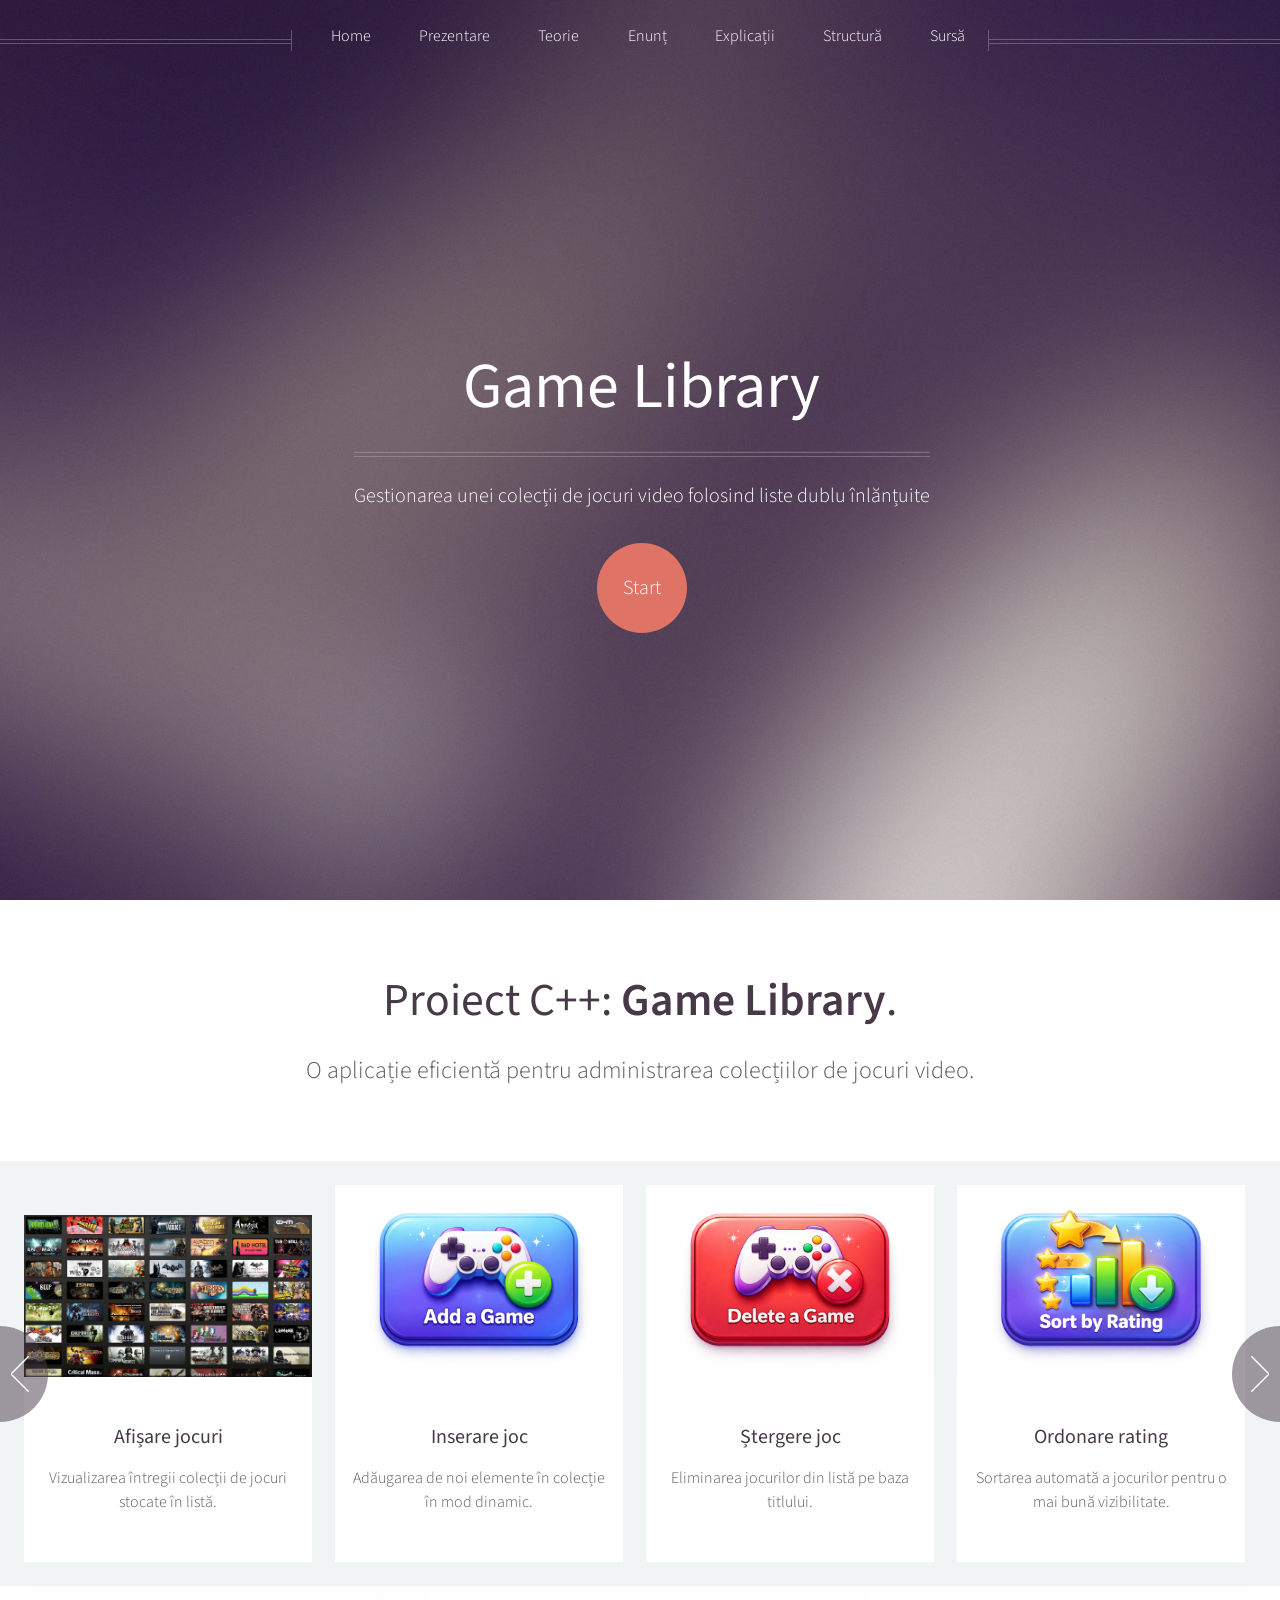
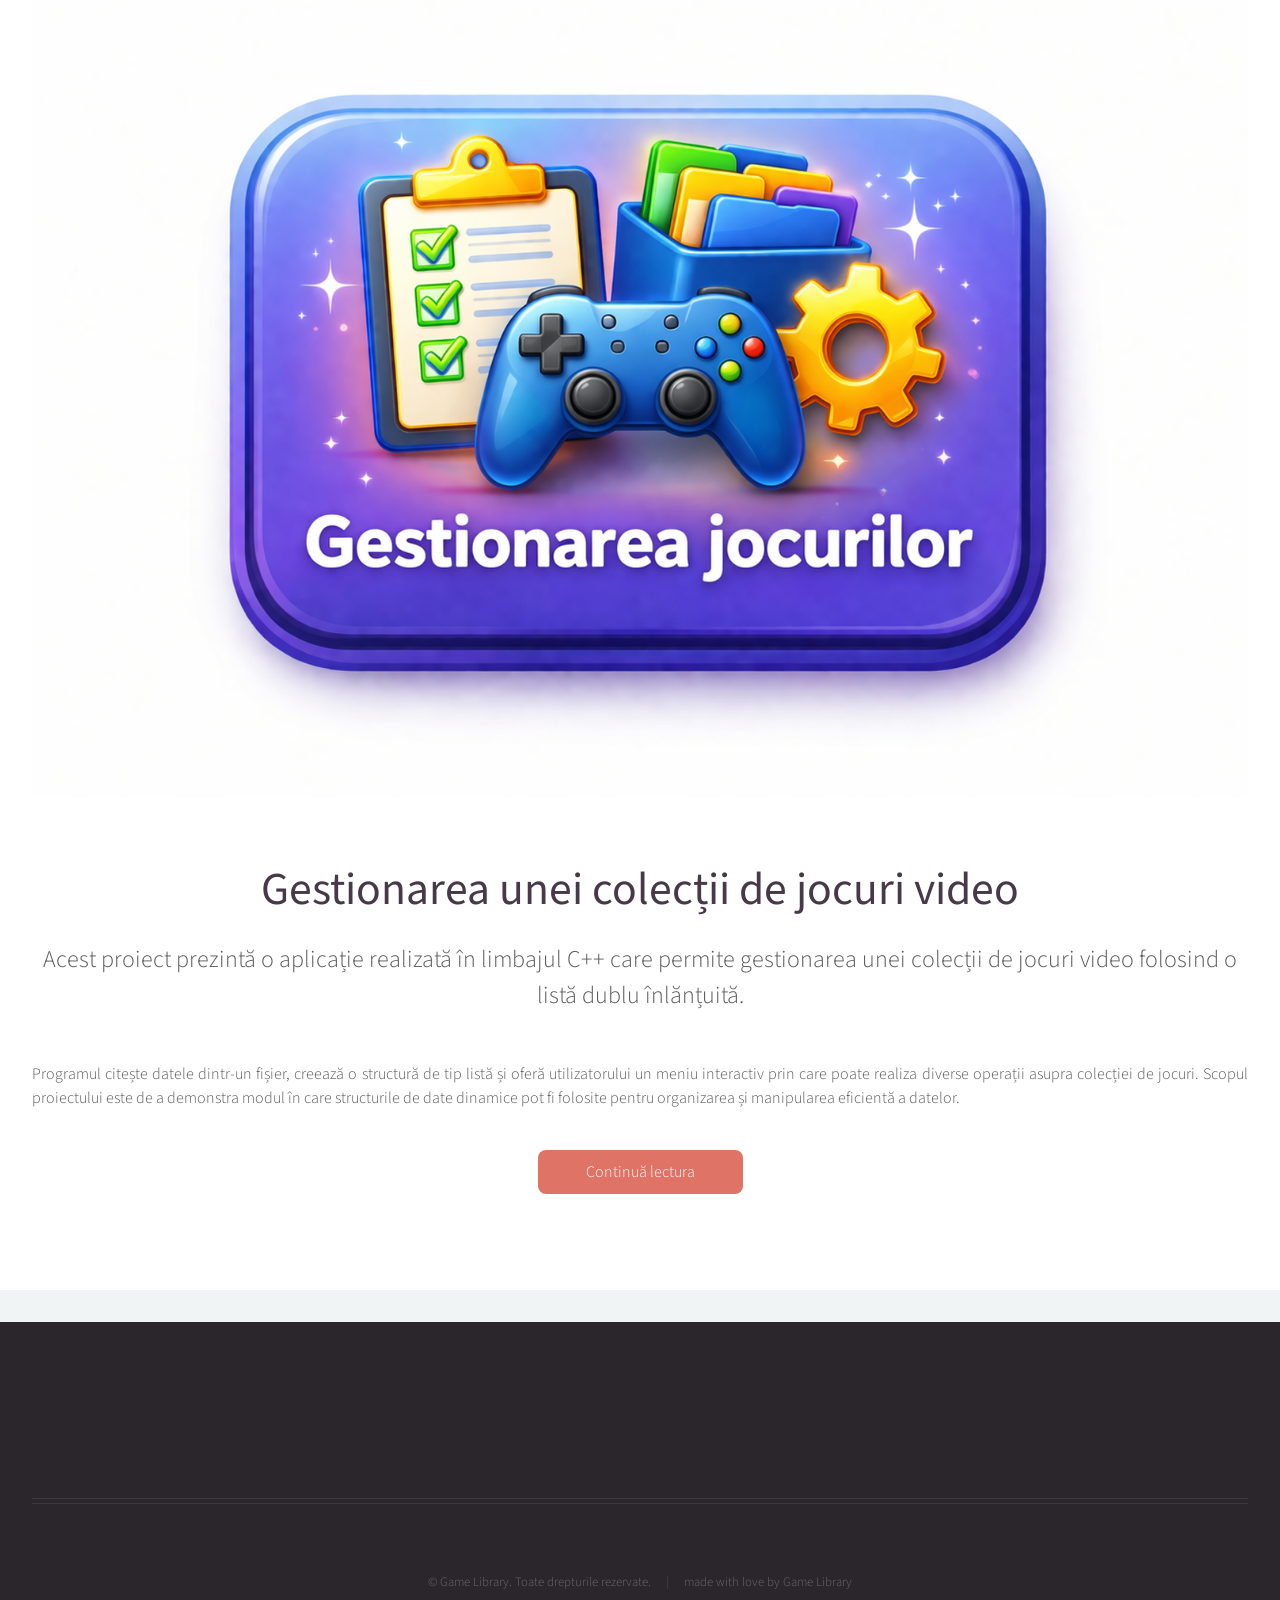
==== commit 70985edc: "sd" ====
--- a/index.html
+++ b/index.html
@@ -139,7 +139,7 @@
 				<div class="wrapper style2">
 
 					<article id="main" class="container special animated-fade-in">
-						<a href="#" class="image featured"><img src="images/pic06.jpg" alt="" /></a>
+						<a href="#" class="image featured"><img src="images/pic11.jpg" alt="" /></a>
 						<header>
 							<h2><a href="#">Gestionarea unei colecții de jocuri video</a></h2>
 							<p>
@@ -157,46 +157,7 @@
 
 				</div>
 
-			<!-- Features -->
-				<div class="wrapper style1">
-
-					<section id="features" class="container special">
-						<header>
-							<h2>Funcționalități Principale</h2>
-							<p>Aplicația oferă o gamă variată de operații pentru administrarea jocurilor.</p>
-						</header>
-						<div class="row">
-							<article class="col-4 col-12-mobile special animated-fade-in">
-								<a href="#" class="image featured"><img src="images/pic10.jpg" alt="" /></a>
-								<header>
-									<h3><a href="#">Organizare eficientă</a></h3>
-								</header>
-								<p>
-									Listele dublu înlănțuite permit inserări și ștergeri rapide în orice punct al colecției.
-								</p>
-							</article>
-							<article class="col-4 col-12-mobile special animated-fade-in">
-								<a href="#" class="image featured"><img src="images/pic11.jpg" alt="" /></a>
-								<header>
-									<h3><a href="#">Analiză de date</a></h3>
-								</header>
-								<p>
-									Calcularea automată a statisticilor despre ratingurile jocurilor oferă o imagine clară asupra colecției.
-								</p>
-							</article>
-							<article class="col-4 col-12-mobile special animated-fade-in">
-								<a href="#" class="image featured"><img src="images/pic12.jpg" alt="" /></a>
-								<header>
-									<h3><a href="#">Filtrare rapidă</a></h3>
-								</header>
-								<p>
-									Găsirea jocurilor relevante pe baza anului de lansare facilitează explorarea bazei de date.
-								</p>
-							</article>
-						</div>
-					</section>
-
-				</div>
+			
 
 			<!-- Footer -->
 				<div id="footer">
@@ -208,7 +169,7 @@
 								<!-- Copyright -->
 									<div class="copyright">
 										<ul class="menu">
-											<li>&copy; Game Library. Toate drepturile rezervate.</li><li>made with love by Game Library</li>
+											<li>&copy Game Library. Toate drepturile rezervate.</li><li>made with love by Game Library</li>
 										</ul>
 									</div>
 
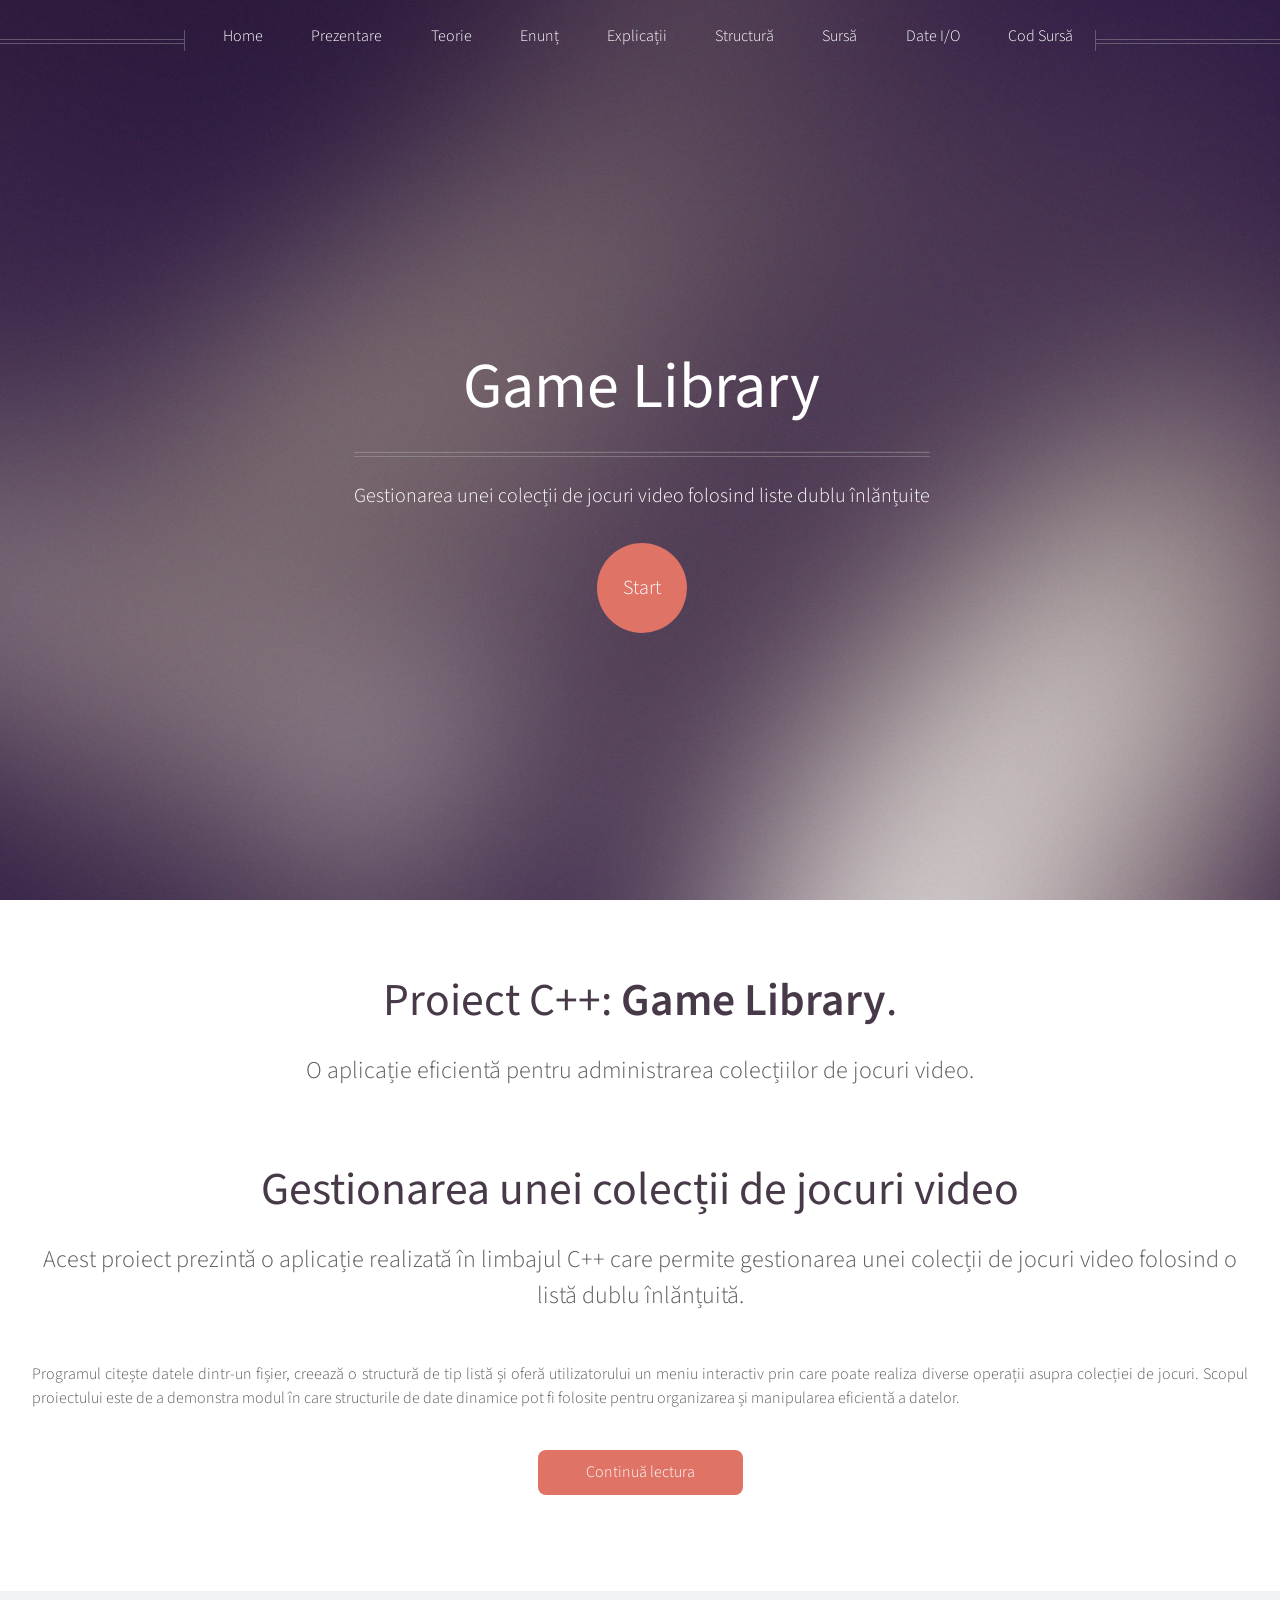
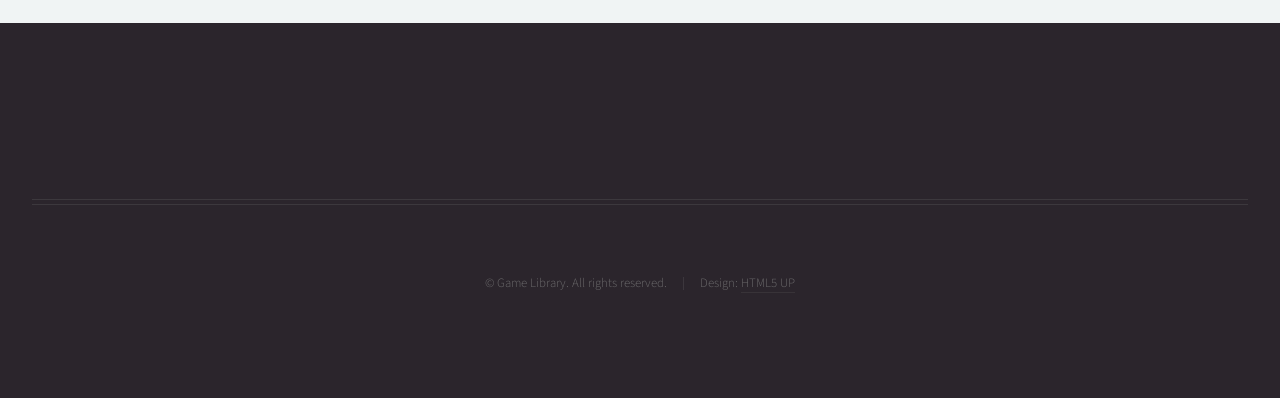
==== commit ff0af72d: "Update website with new C++ code and added IO and source code pages - Integrated new C++ code using " ====
--- a/index.html
+++ b/index.html
@@ -1,9 +1,5 @@
 <!DOCTYPE HTML>
-<!--
-	Helios by HTML5 UP
-	html5up.net | @ajlkn
-	Free for personal and commercial use under the CCA 3.0 license (html5up.net/license)
--->
+
 <html>
 	<head>
 		<title>Game Library</title>
@@ -15,10 +11,8 @@
 	<body class="homepage is-preload">
 		<div id="page-wrapper">
 
-			<!-- Header -->
 				<div id="header">
 
-					<!-- Inner -->
 						<div class="inner">
 							<header>
 								<h1><a href="index.html" id="logo">Game Library</a></h1>
@@ -30,7 +24,6 @@
 							</footer>
 						</div>
 
-					<!-- Nav -->
 						<nav id="nav">
 							<ul>
 								<li><a href="index.html">Home</a></li>
@@ -40,13 +33,15 @@
 								<li><a href="explicatii.html">Explicații</a></li>
 								<li><a href="structura.html">Structură</a></li>
 								<li><a href="sursa.html">Sursă</a></li>
+								<li><a href="io.html">Date I/O</a></li>
+								<li><a href="cod.html">Cod Sursă</a></li>
 							</ul>
 						</nav>
 
 				</div>
 
 			<!-- Banner -->
-				<section id="banner" class="animated-fade-in">
+				<section id="banner">
 					<header>
 						<h2>Proiect C++: <strong>Game Library</strong>.</h2>
 						<p>
@@ -55,91 +50,10 @@
 					</header>
 				</section>
 
-			<!-- Carousel -->
-				<section class="carousel">
-					<div class="reel">
-
-						<article>
-							<a href="#" class="image featured"><img src="images/pic01.jpg" alt="" /></a>
-							<header>
-								<h3><a href="#">Afișare jocuri</a></h3>
-							</header>
-							<p>Vizualizarea întregii colecții de jocuri stocate în listă.</p>
-						</article>
-
-						<article>
-							<a href="#" class="image featured"><img src="images/pic02.jpg" alt="" /></a>
-							<header>
-								<h3><a href="#">Inserare joc</a></h3>
-							</header>
-							<p>Adăugarea de noi elemente în colecție în mod dinamic.</p>
-						</article>
-
-						<article>
-							<a href="#" class="image featured"><img src="images/pic03.jpg" alt="" /></a>
-							<header>
-								<h3><a href="#">Ștergere joc</a></h3>
-							</header>
-							<p>Eliminarea jocurilor din listă pe baza titlului.</p>
-						</article>
-
-						<article>
-							<a href="#" class="image featured"><img src="images/pic04.jpg" alt="" /></a>
-							<header>
-								<h3><a href="#">Ordonare rating</a></h3>
-							</header>
-							<p>Sortarea automată a jocurilor pentru o mai bună vizibilitate.</p>
-						</article>
-
-						<article>
-							<a href="#" class="image featured"><img src="images/pic05.jpg" alt="" /></a>
-							<header>
-								<h3><a href="#">Statistici</a></h3>
-							</header>
-							<p>Calcularea ratingului maxim, minim și a mediei.</p>
-						</article>
-
-						<article>
-							<a href="#" class="image featured"><img src="images/pic06.jpg" alt="" /></a>
-							<header>
-								<h3><a href="#">Filtrare an</a></h3>
-							</header>
-							<p>Găsirea jocurilor lansate după un anumit an calendaristic.</p>
-						</article>
-
-						<article>
-							<a href="#" class="image featured"><img src="images/pic07.jpg" alt="" /></a>
-							<header>
-								<h3><a href="#">Citire fișier</a></h3>
-							</header>
-							<p>Importul automat al datelor din fișierul de intrare date.in.</p>
-						</article>
-
-						<article>
-							<a href="#" class="image featured"><img src="images/pic08.jpg" alt="" /></a>
-							<header>
-								<h3><a href="#">Structuri dinamice</a></h3>
-							</header>
-							<p>Utilizarea eficientă a memoriei prin liste dublu înlănțuite.</p>
-						</article>
-
-						<article>
-							<a href="#" class="image featured"><img src="images/pic10.jpg" alt="" /></a>
-							<header>
-								<h3><a href="#">Interfață meniu</a></h3>
-							</header>
-							<p>Interacțiune simplă și intuitivă prin meniul de consolă.</p>
-						</article>
-
-
-					</div>
-				</section>
-
 			<!-- Main -->
 				<div class="wrapper style2">
 
-					<article id="main" class="container special animated-fade-in">
-						<a href="#" class="image featured"><img src="images/pic11.jpg" alt="" /></a>
+					<article id="main" class="container special">
 						<header>
 							<h2><a href="#">Gestionarea unei colecții de jocuri video</a></h2>
 							<p>
@@ -157,8 +71,6 @@
 
 				</div>
 
-			
-
 			<!-- Footer -->
 				<div id="footer">
 					<div class="container">
@@ -166,10 +78,9 @@
 						<div class="row">
 							<div class="col-12">
 
-								<!-- Copyright -->
 									<div class="copyright">
 										<ul class="menu">
-											<li>&copy Game Library. Toate drepturile rezervate.</li><li>made with love by Game Library</li>
+											<li>&copy; Game Library. All rights reserved.</li><li>Design: <a href="http://html5up.net">HTML5 UP</a></li>
 										</ul>
 									</div>
 
@@ -181,7 +92,6 @@
 
 		</div>
 
-		<!-- Scripts -->
 			<script src="assets/js/jquery.min.js"></script>
 			<script src="assets/js/jquery.dropotron.min.js"></script>
 			<script src="assets/js/jquery.scrolly.min.js"></script>
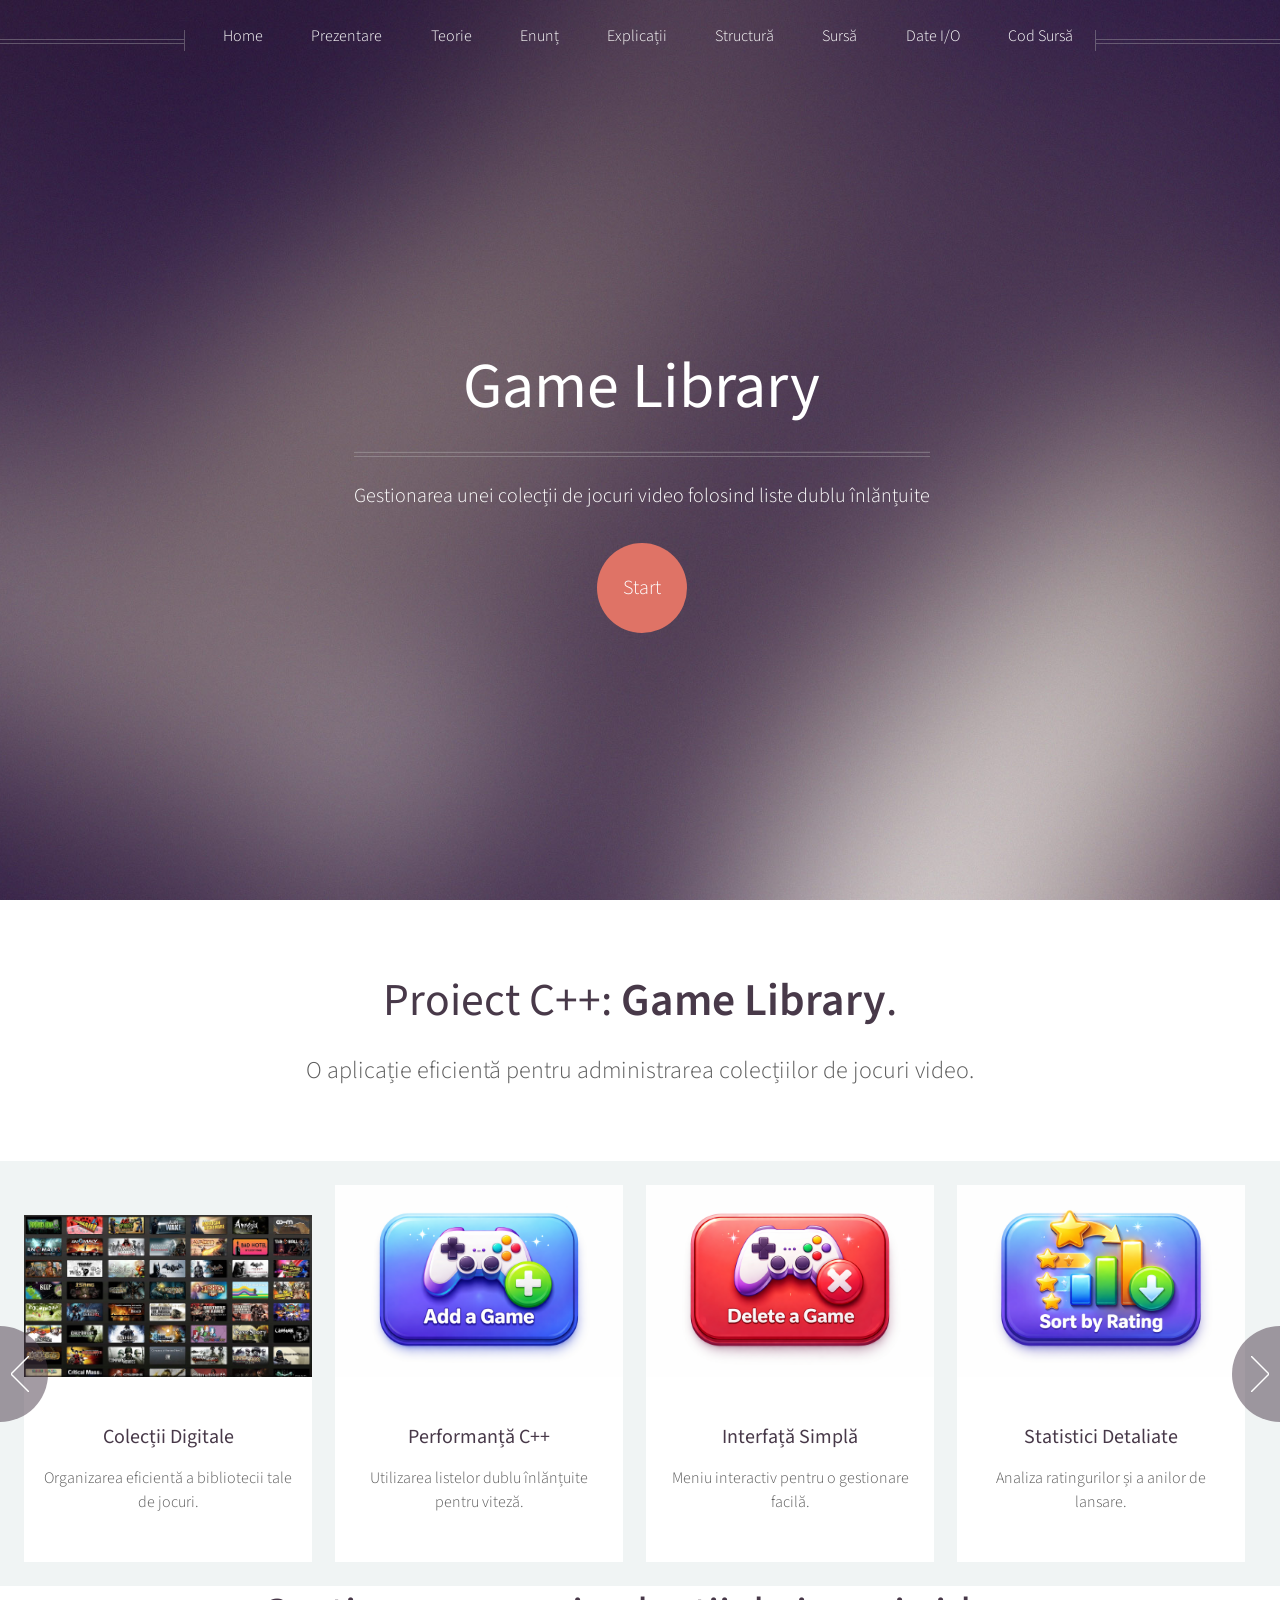
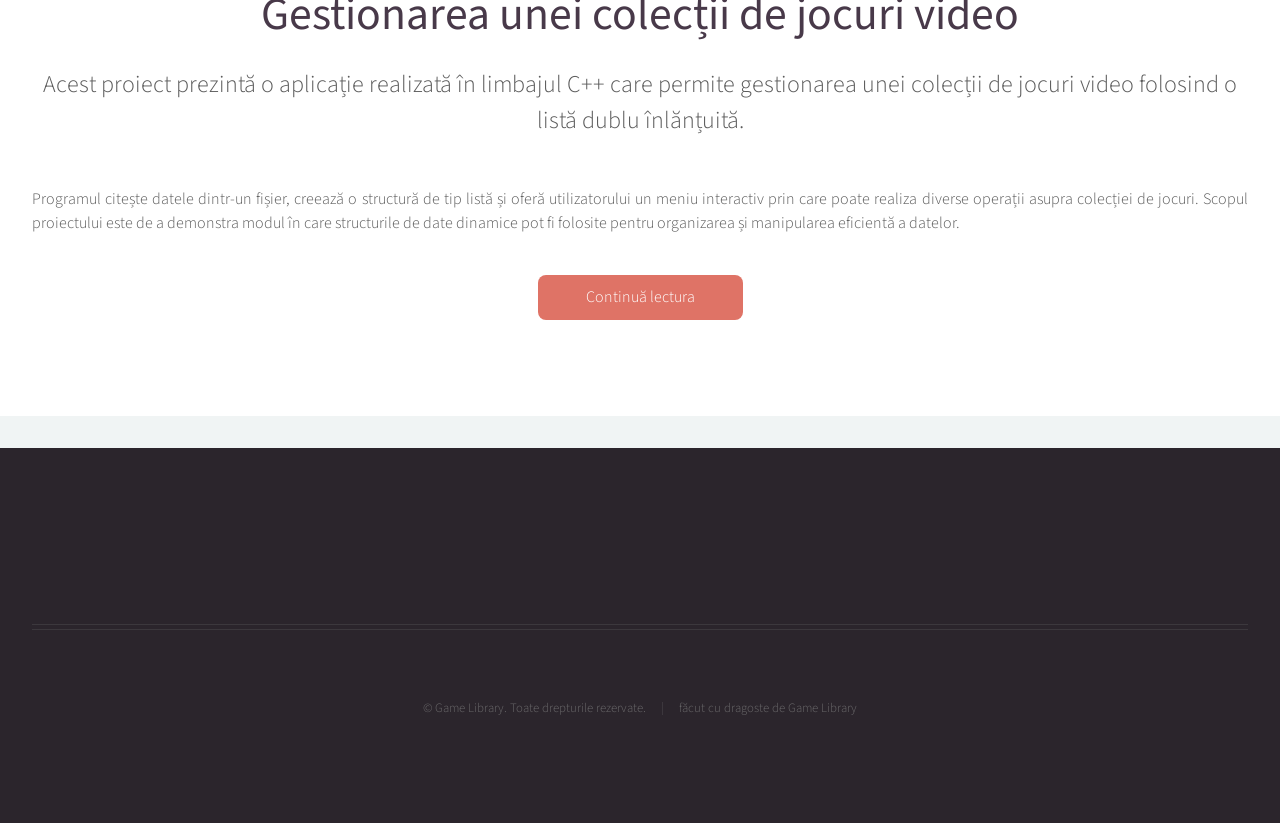
==== commit c30f5273: "Update Game Library website with new C++ source code and documentation - Replaced old program logic " ====
--- a/index.html
+++ b/index.html
@@ -1,5 +1,9 @@
 <!DOCTYPE HTML>
-
+<!--
+	Helios by HTML5 UP
+	html5up.net | @ajlkn
+	Free for personal and commercial use under the CCA 3.0 license (html5up.net/license)
+-->
 <html>
 	<head>
 		<title>Game Library</title>
@@ -11,8 +15,10 @@
 	<body class="homepage is-preload">
 		<div id="page-wrapper">
 
+			<!-- Header -->
 				<div id="header">
 
+					<!-- Inner -->
 						<div class="inner">
 							<header>
 								<h1><a href="index.html" id="logo">Game Library</a></h1>
@@ -24,6 +30,7 @@
 							</footer>
 						</div>
 
+					<!-- Nav -->
 						<nav id="nav">
 							<ul>
 								<li><a href="index.html">Home</a></li>
@@ -48,6 +55,69 @@
 							O aplicație eficientă pentru administrarea colecțiilor de jocuri video.
 						</p>
 					</header>
+				</section>
+
+			<!-- Carousel -->
+				<section class="carousel">
+					<div class="reel">
+
+						<article>
+							<a href="#" class="image featured"><img src="images/pic01.jpg" alt="" /></a>
+							<header>
+								<h3><a href="#">Colecții Digitale</a></h3>
+							</header>
+							<p>Organizarea eficientă a bibliotecii tale de jocuri.</p>
+						</article>
+
+						<article>
+							<a href="#" class="image featured"><img src="images/pic02.jpg" alt="" /></a>
+							<header>
+								<h3><a href="#">Performanță C++</a></h3>
+							</header>
+							<p>Utilizarea listelor dublu înlănțuite pentru viteză.</p>
+						</article>
+
+						<article>
+							<a href="#" class="image featured"><img src="images/pic03.jpg" alt="" /></a>
+							<header>
+								<h3><a href="#">Interfață Simplă</a></h3>
+							</header>
+							<p>Meniu interactiv pentru o gestionare facilă.</p>
+						</article>
+
+						<article>
+							<a href="#" class="image featured"><img src="images/pic04.jpg" alt="" /></a>
+							<header>
+								<h3><a href="#">Statistici Detaliate</a></h3>
+							</header>
+							<p>Analiza ratingurilor și a anilor de lansare.</p>
+						</article>
+
+						<article>
+							<a href="#" class="image featured"><img src="images/pic05.jpg" alt="" /></a>
+							<header>
+								<h3><a href="#">Management Dinamic</a></h3>
+							</header>
+							<p>Adăugarea și ștergerea jocurilor în timp real.</p>
+						</article>
+
+						<article>
+							<a href="#" class="image featured"><img src="images/pic06.jpg" alt="" /></a>
+							<header>
+								<h3><a href="#">Gestiune Fișiere</a></h3>
+							</header>
+							<p>Persistența datelor prin citirea din fișiere externe.</p>
+						</article>
+
+						<article>
+							<a href="#" class="image featured"><img src="images/pic07.jpg" alt="" /></a>
+							<header>
+								<h3><a href="#">Algoritmi Optimi</a></h3>
+							</header>
+							<p>Sortare și filtrare rapidă a elementelor din colecție.</p>
+						</article>
+
+					</div>
 				</section>
 
 			<!-- Main -->
@@ -78,9 +148,10 @@
 						<div class="row">
 							<div class="col-12">
 
+								<!-- Copyright -->
 									<div class="copyright">
 										<ul class="menu">
-											<li>&copy; Game Library. All rights reserved.</li><li>Design: <a href="http://html5up.net">HTML5 UP</a></li>
+											<li>&copy; Game Library. Toate drepturile rezervate.</li><li>făcut cu dragoste de Game Library</li>
 										</ul>
 									</div>
 
@@ -92,6 +163,7 @@
 
 		</div>
 
+		<!-- Scripts -->
 			<script src="assets/js/jquery.min.js"></script>
 			<script src="assets/js/jquery.dropotron.min.js"></script>
 			<script src="assets/js/jquery.scrolly.min.js"></script>
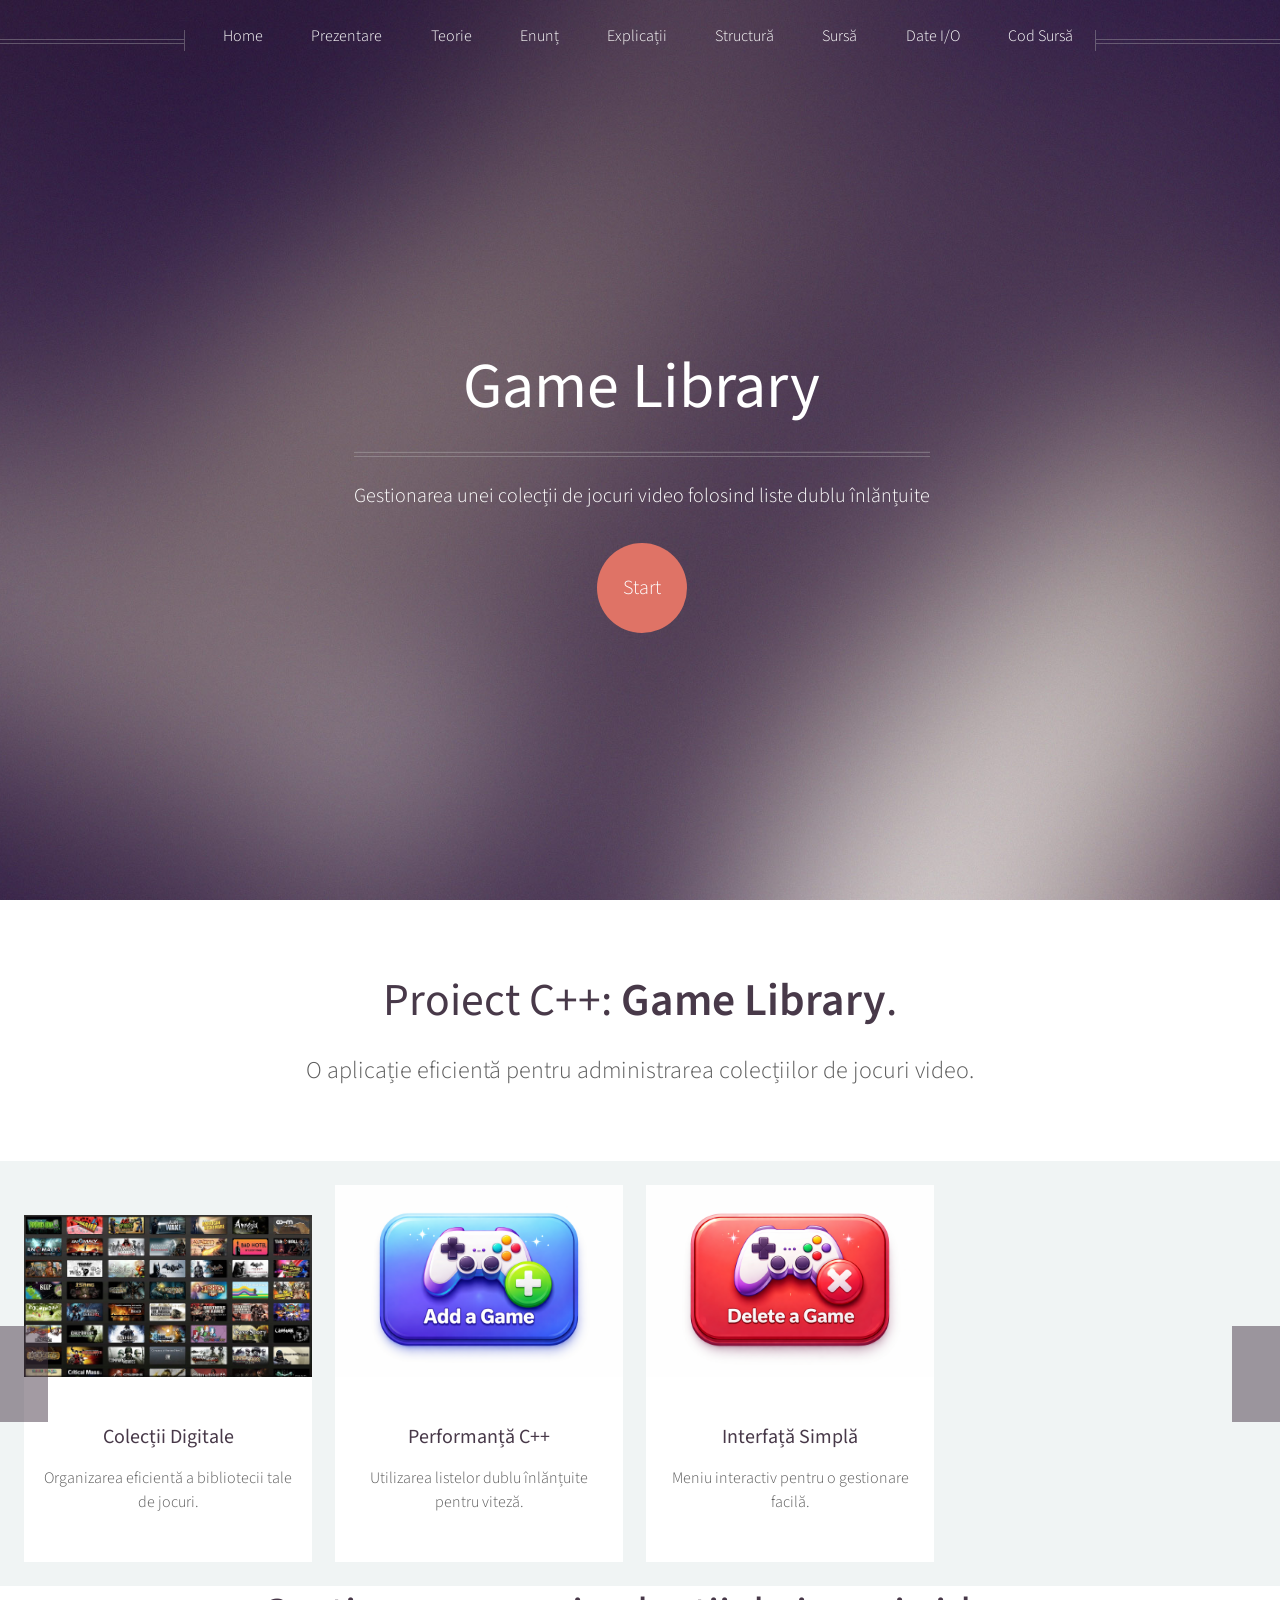
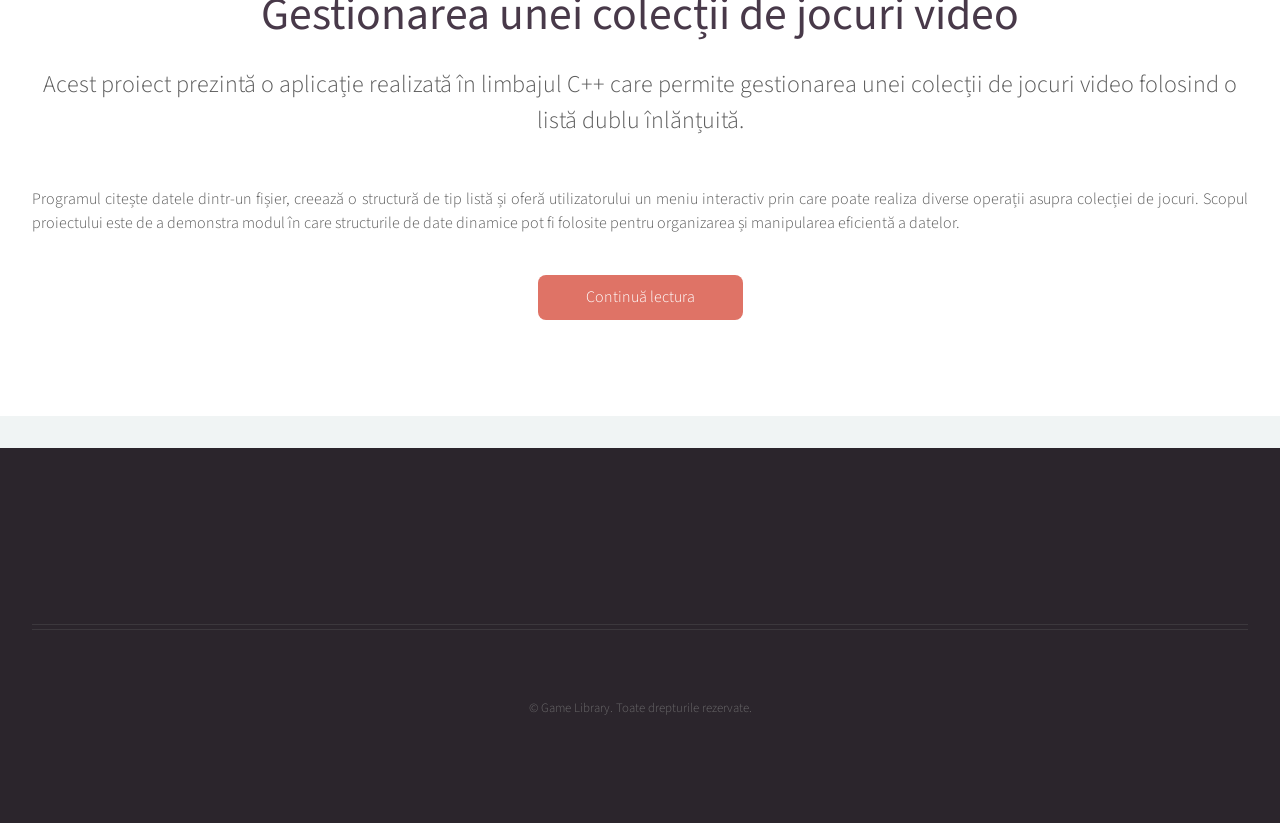
==== commit 9f18ae29: "Clean footer by removing credit line from all pages - Removed 'făcut cu dragoste de Game Library' fr" ====
--- a/index.html
+++ b/index.html
@@ -151,7 +151,7 @@
 								<!-- Copyright -->
 									<div class="copyright">
 										<ul class="menu">
-											<li>&copy; Game Library. Toate drepturile rezervate.</li><li>făcut cu dragoste de Game Library</li>
+											<li>&copy; Game Library. Toate drepturile rezervate.</li>
 										</ul>
 									</div>
 
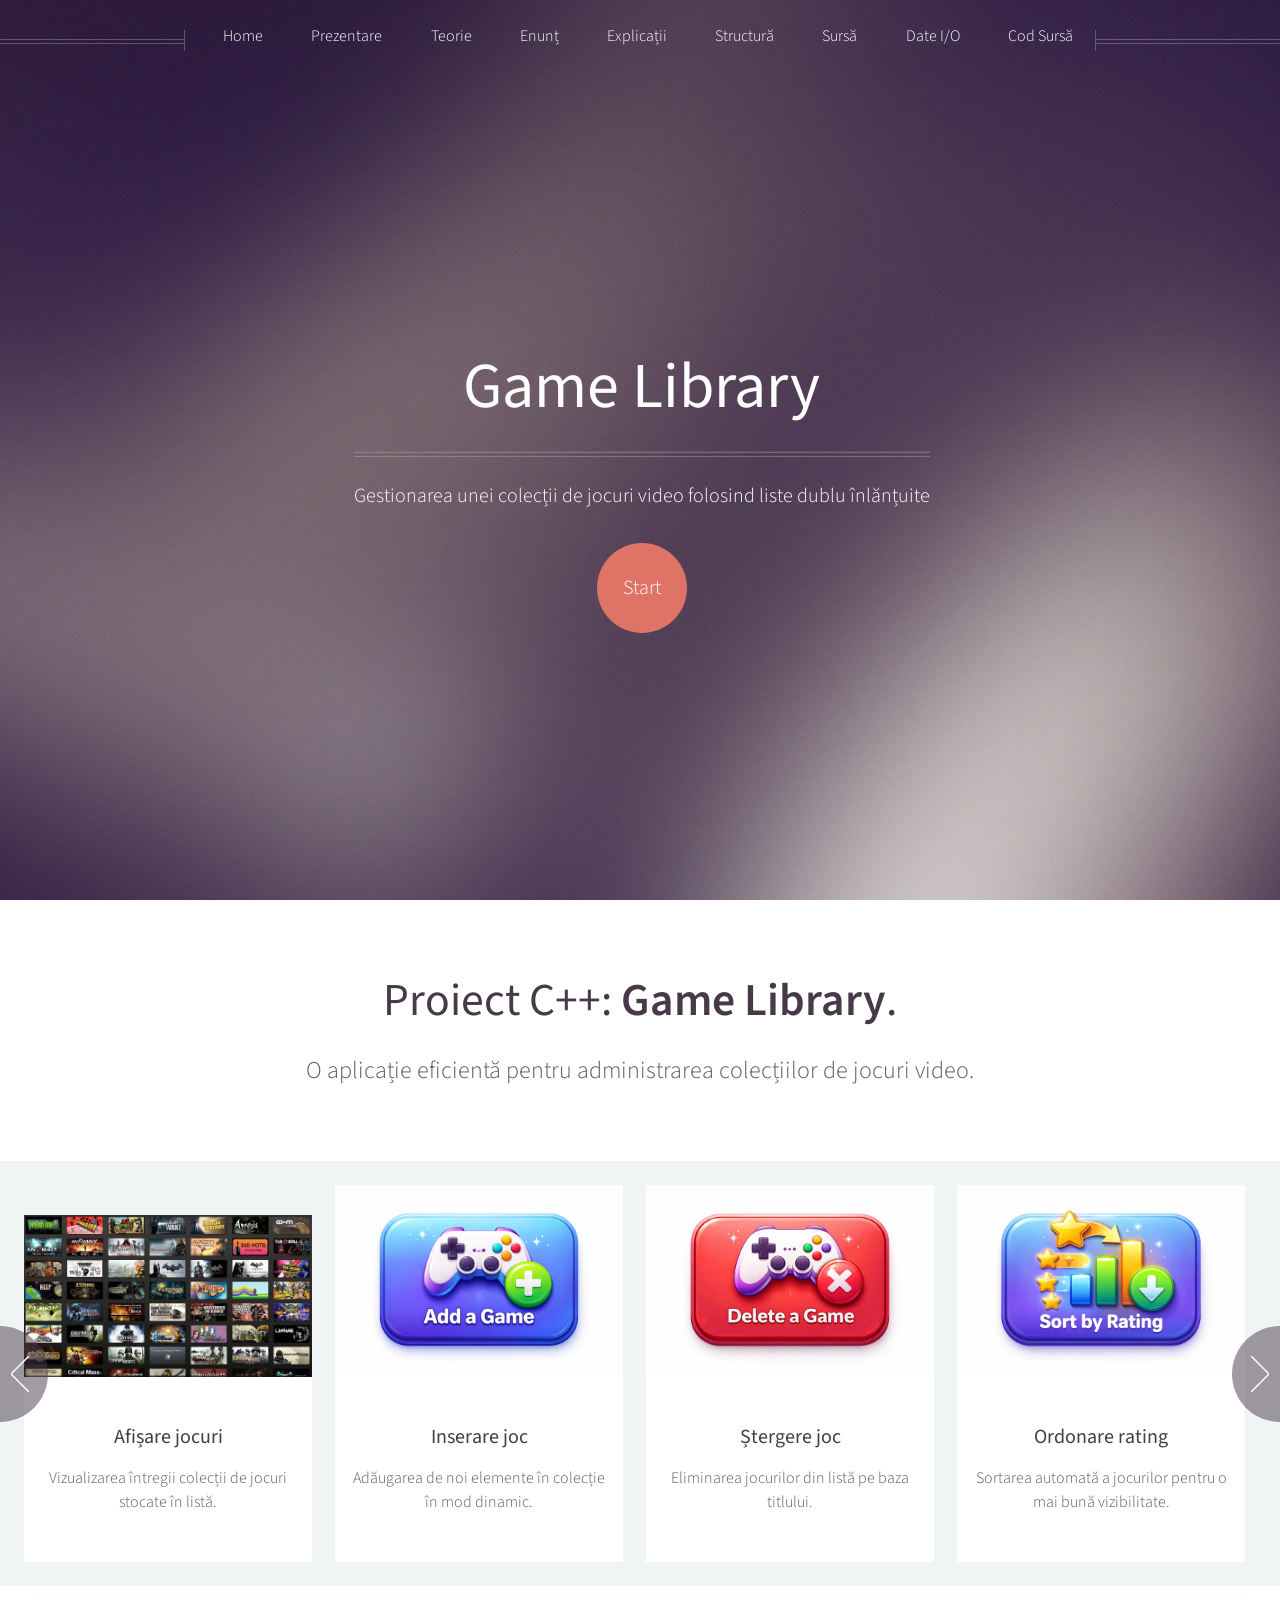
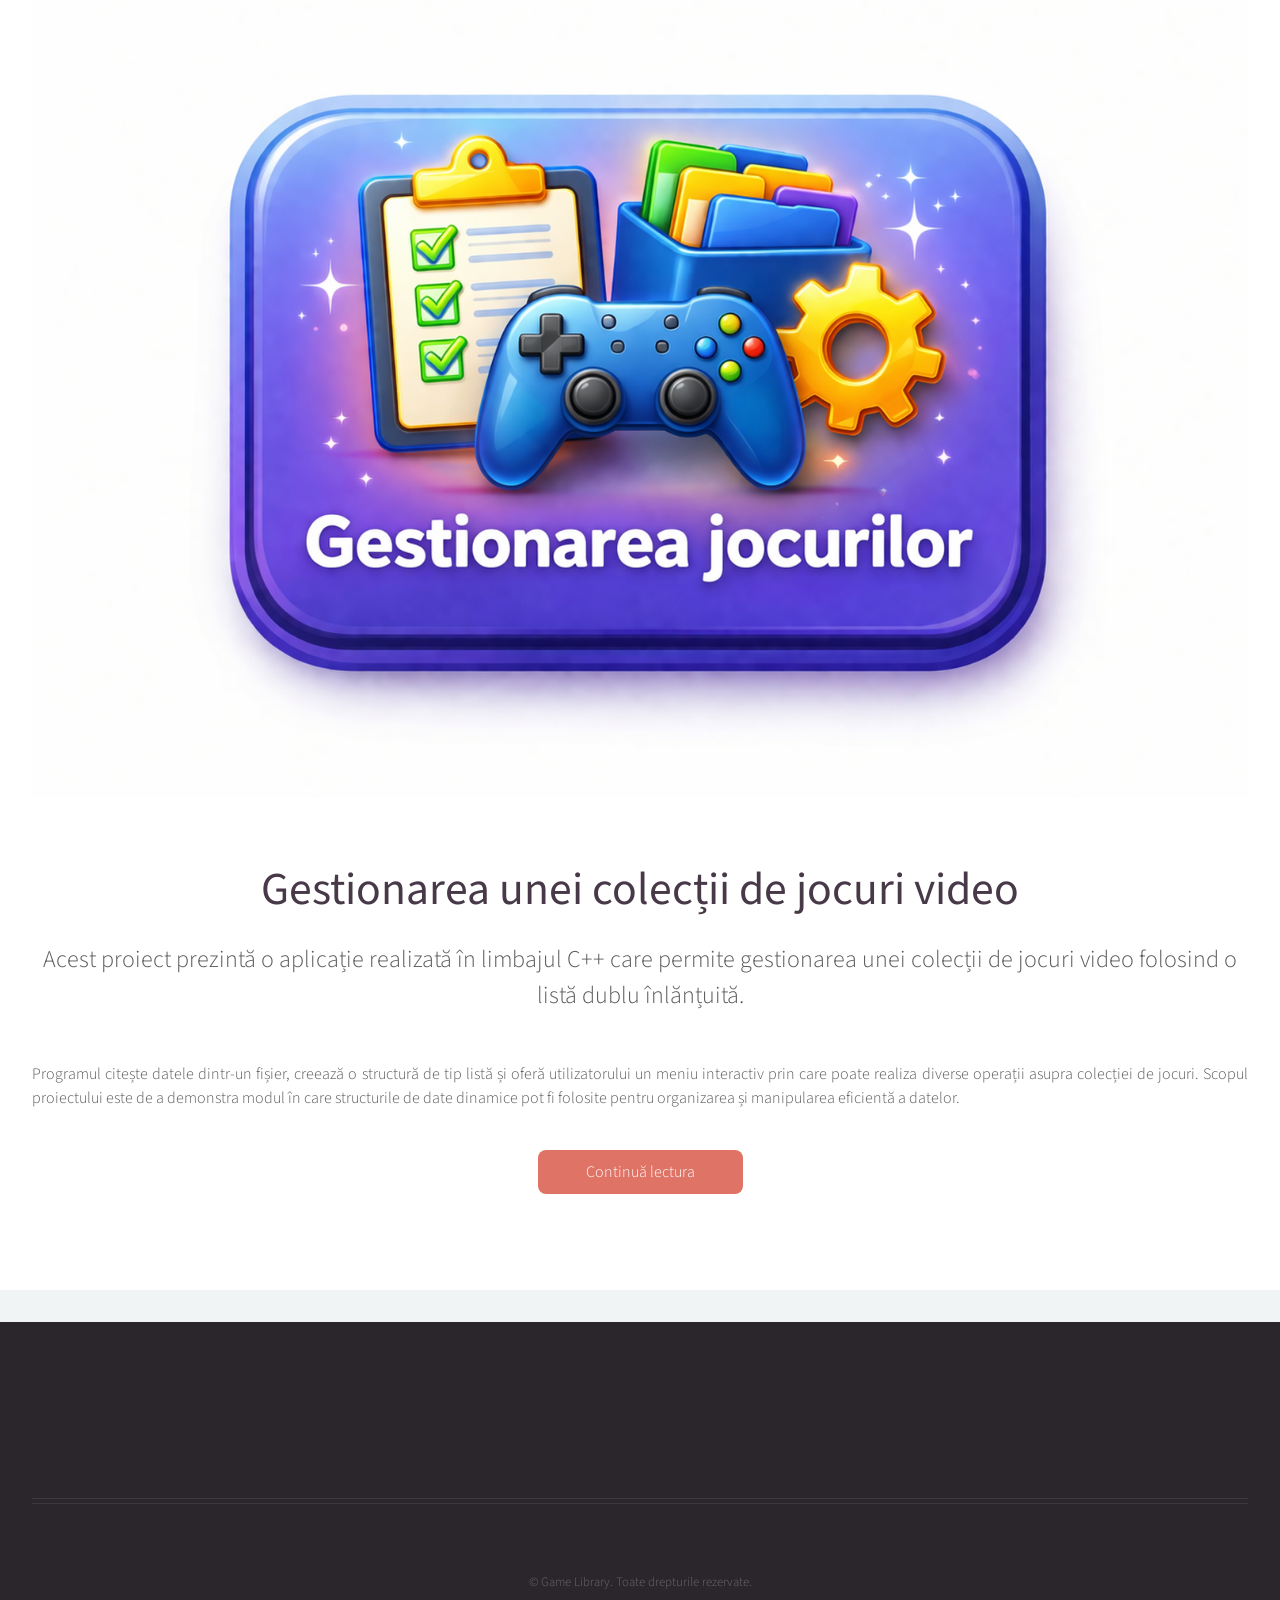
==== commit 10852890: "Update website for new C++ Game Library program - Migrated all pages to document a doubly linked lis" ====
--- a/index.html
+++ b/index.html
@@ -48,7 +48,7 @@
 				</div>
 
 			<!-- Banner -->
-				<section id="banner">
+				<section id="banner" class="animated-fade-in">
 					<header>
 						<h2>Proiect C++: <strong>Game Library</strong>.</h2>
 						<p>
@@ -64,58 +64,75 @@
 						<article>
 							<a href="#" class="image featured"><img src="images/pic01.jpg" alt="" /></a>
 							<header>
-								<h3><a href="#">Colecții Digitale</a></h3>
+								<h3><a href="#">Afișare jocuri</a></h3>
 							</header>
-							<p>Organizarea eficientă a bibliotecii tale de jocuri.</p>
+							<p>Vizualizarea întregii colecții de jocuri stocate în listă.</p>
 						</article>
 
 						<article>
 							<a href="#" class="image featured"><img src="images/pic02.jpg" alt="" /></a>
 							<header>
-								<h3><a href="#">Performanță C++</a></h3>
+								<h3><a href="#">Inserare joc</a></h3>
 							</header>
-							<p>Utilizarea listelor dublu înlănțuite pentru viteză.</p>
+							<p>Adăugarea de noi elemente în colecție în mod dinamic.</p>
 						</article>
 
 						<article>
 							<a href="#" class="image featured"><img src="images/pic03.jpg" alt="" /></a>
 							<header>
-								<h3><a href="#">Interfață Simplă</a></h3>
+								<h3><a href="#">Ștergere joc</a></h3>
 							</header>
-							<p>Meniu interactiv pentru o gestionare facilă.</p>
+							<p>Eliminarea jocurilor din listă pe baza titlului.</p>
 						</article>
 
 						<article>
 							<a href="#" class="image featured"><img src="images/pic04.jpg" alt="" /></a>
 							<header>
-								<h3><a href="#">Statistici Detaliate</a></h3>
+								<h3><a href="#">Ordonare rating</a></h3>
 							</header>
-							<p>Analiza ratingurilor și a anilor de lansare.</p>
+							<p>Sortarea automată a jocurilor pentru o mai bună vizibilitate.</p>
 						</article>
 
 						<article>
 							<a href="#" class="image featured"><img src="images/pic05.jpg" alt="" /></a>
 							<header>
-								<h3><a href="#">Management Dinamic</a></h3>
+								<h3><a href="#">Statistici</a></h3>
 							</header>
-							<p>Adăugarea și ștergerea jocurilor în timp real.</p>
+							<p>Calcularea ratingului maxim, minim și a mediei.</p>
 						</article>
 
 						<article>
 							<a href="#" class="image featured"><img src="images/pic06.jpg" alt="" /></a>
 							<header>
-								<h3><a href="#">Gestiune Fișiere</a></h3>
+								<h3><a href="#">Filtrare an</a></h3>
 							</header>
-							<p>Persistența datelor prin citirea din fișiere externe.</p>
+							<p>Găsirea jocurilor lansate după un anumit an calendaristic.</p>
 						</article>
 
 						<article>
 							<a href="#" class="image featured"><img src="images/pic07.jpg" alt="" /></a>
 							<header>
-								<h3><a href="#">Algoritmi Optimi</a></h3>
+								<h3><a href="#">Citire fișier</a></h3>
 							</header>
-							<p>Sortare și filtrare rapidă a elementelor din colecție.</p>
+							<p>Importul automat al datelor din fișierul de intrare date.in.</p>
 						</article>
+
+						<article>
+							<a href="#" class="image featured"><img src="images/pic08.jpg" alt="" /></a>
+							<header>
+								<h3><a href="#">Structuri dinamice</a></h3>
+							</header>
+							<p>Utilizarea eficientă a memoriei prin liste dublu înlănțuite.</p>
+						</article>
+
+						<article>
+							<a href="#" class="image featured"><img src="images/pic10.jpg" alt="" /></a>
+							<header>
+								<h3><a href="#">Interfață meniu</a></h3>
+							</header>
+							<p>Interacțiune simplă și intuitivă prin meniul de consolă.</p>
+						</article>
+
 
 					</div>
 				</section>
@@ -123,7 +140,8 @@
 			<!-- Main -->
 				<div class="wrapper style2">
 
-					<article id="main" class="container special">
+					<article id="main" class="container special animated-fade-in">
+						<a href="#" class="image featured"><img src="images/pic11.jpg" alt="" /></a>
 						<header>
 							<h2><a href="#">Gestionarea unei colecții de jocuri video</a></h2>
 							<p>
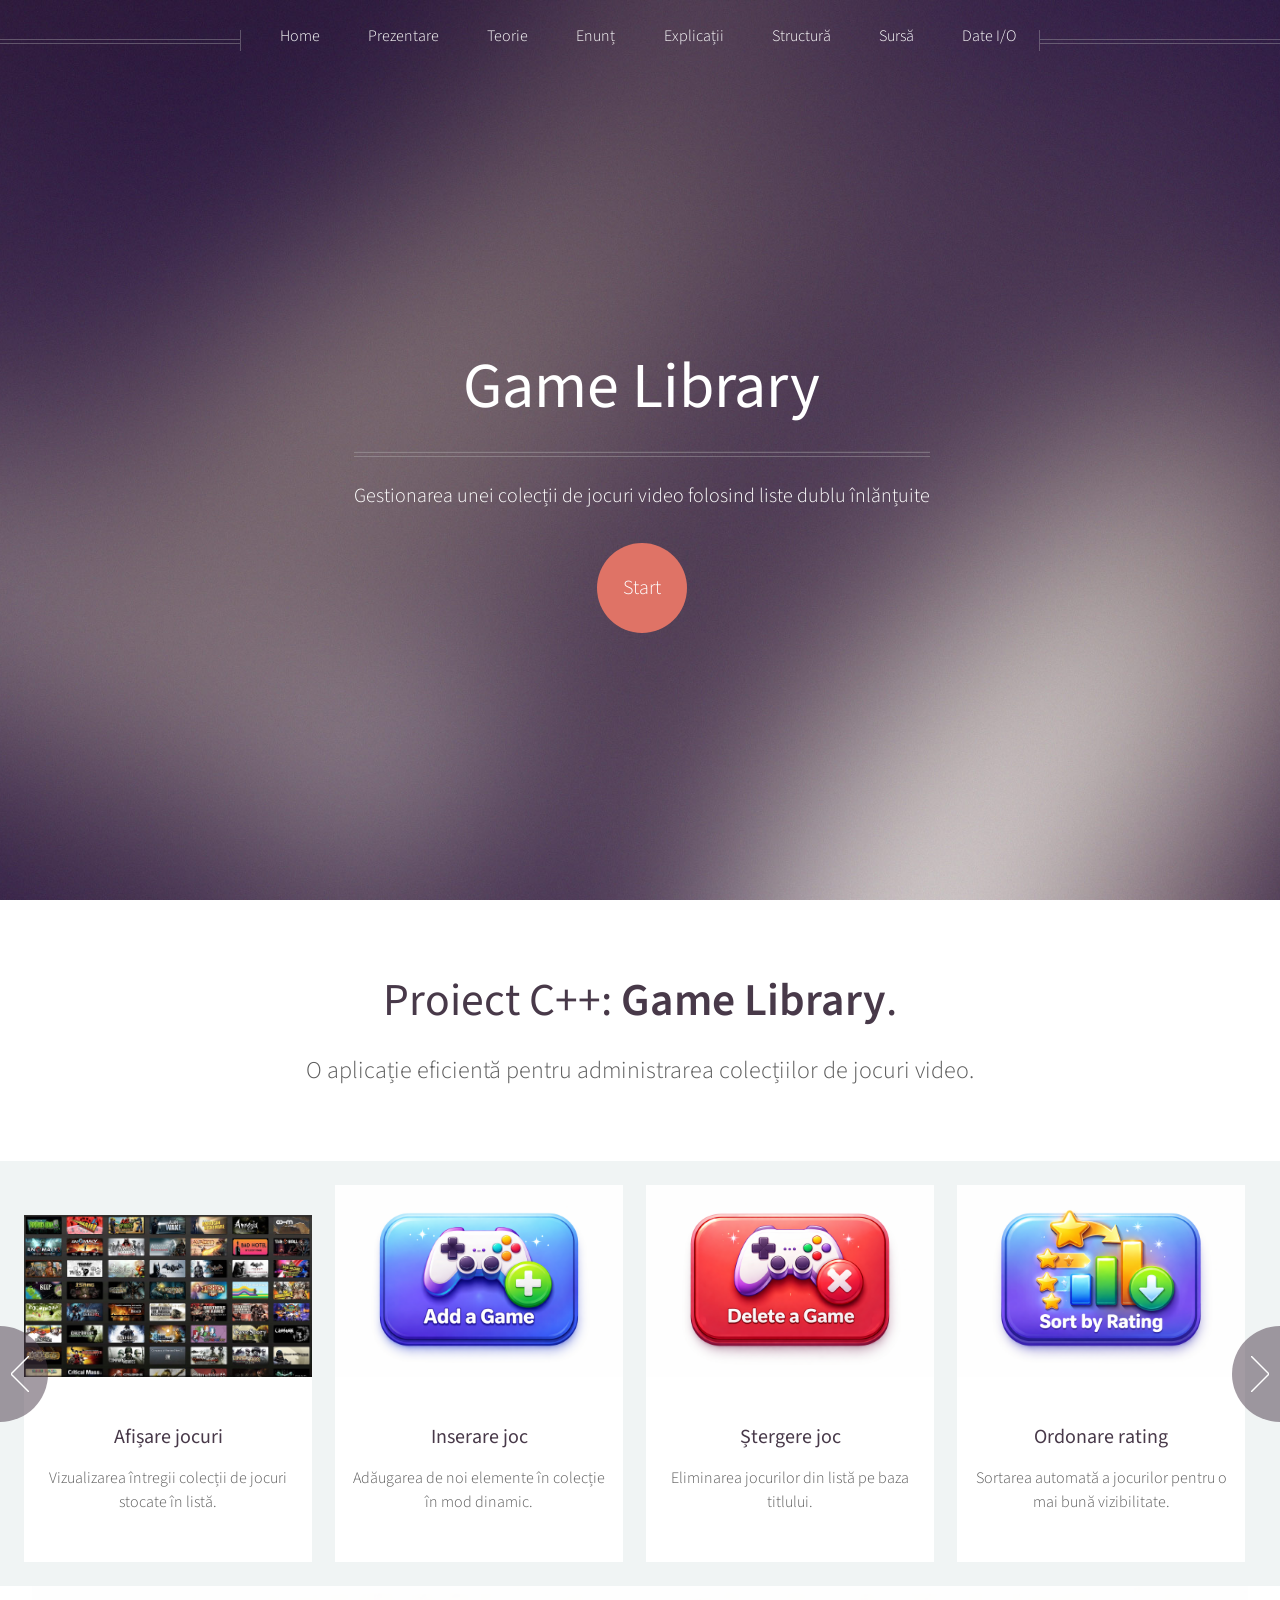
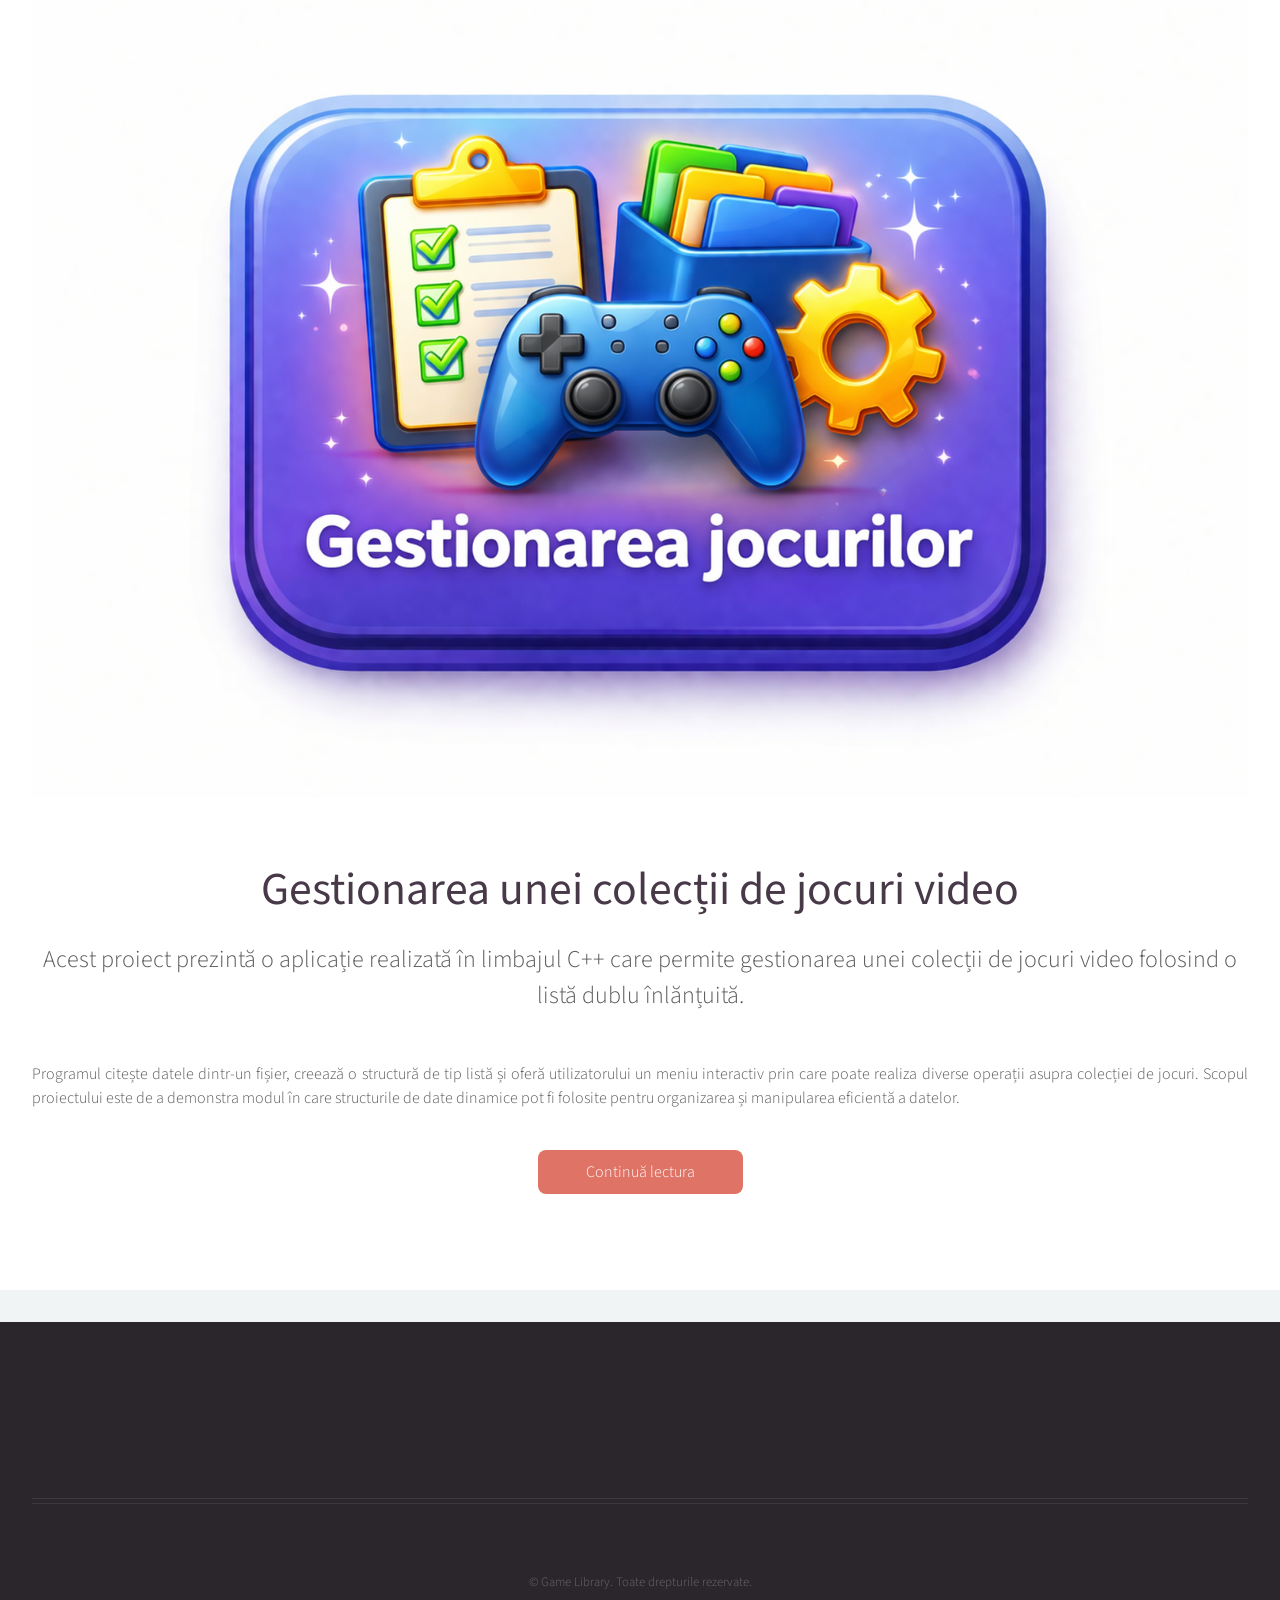
==== commit 4bb6f98f: "Consolidate redundant source code pages. - Deleted redundant cod.html file. - Updated navigation men" ====
--- a/index.html
+++ b/index.html
@@ -14,10 +14,8 @@
 	</head>
 	<body class="homepage is-preload">
 		<div id="page-wrapper">
-
 			<!-- Header -->
 				<div id="header">
-
 					<!-- Inner -->
 						<div class="inner">
 							<header>
@@ -29,7 +27,6 @@
 								<a href="#banner" class="button circled scrolly">Start</a>
 							</footer>
 						</div>
-
 					<!-- Nav -->
 						<nav id="nav">
 							<ul>
@@ -41,12 +38,9 @@
 								<li><a href="structura.html">Structură</a></li>
 								<li><a href="sursa.html">Sursă</a></li>
 								<li><a href="io.html">Date I/O</a></li>
-								<li><a href="cod.html">Cod Sursă</a></li>
 							</ul>
 						</nav>
-
 				</div>
-
 			<!-- Banner -->
 				<section id="banner" class="animated-fade-in">
 					<header>
@@ -56,11 +50,9 @@
 						</p>
 					</header>
 				</section>
-
 			<!-- Carousel -->
 				<section class="carousel">
 					<div class="reel">
-
 						<article>
 							<a href="#" class="image featured"><img src="images/pic01.jpg" alt="" /></a>
 							<header>
@@ -68,7 +60,6 @@
 							</header>
 							<p>Vizualizarea întregii colecții de jocuri stocate în listă.</p>
 						</article>
-
 						<article>
 							<a href="#" class="image featured"><img src="images/pic02.jpg" alt="" /></a>
 							<header>
@@ -76,7 +67,6 @@
 							</header>
 							<p>Adăugarea de noi elemente în colecție în mod dinamic.</p>
 						</article>
-
 						<article>
 							<a href="#" class="image featured"><img src="images/pic03.jpg" alt="" /></a>
 							<header>
@@ -84,7 +74,6 @@
 							</header>
 							<p>Eliminarea jocurilor din listă pe baza titlului.</p>
 						</article>
-
 						<article>
 							<a href="#" class="image featured"><img src="images/pic04.jpg" alt="" /></a>
 							<header>
@@ -92,7 +81,6 @@
 							</header>
 							<p>Sortarea automată a jocurilor pentru o mai bună vizibilitate.</p>
 						</article>
-
 						<article>
 							<a href="#" class="image featured"><img src="images/pic05.jpg" alt="" /></a>
 							<header>
@@ -100,7 +88,6 @@
 							</header>
 							<p>Calcularea ratingului maxim, minim și a mediei.</p>
 						</article>
-
 						<article>
 							<a href="#" class="image featured"><img src="images/pic06.jpg" alt="" /></a>
 							<header>
@@ -108,7 +95,6 @@
 							</header>
 							<p>Găsirea jocurilor lansate după un anumit an calendaristic.</p>
 						</article>
-
 						<article>
 							<a href="#" class="image featured"><img src="images/pic07.jpg" alt="" /></a>
 							<header>
@@ -116,7 +102,6 @@
 							</header>
 							<p>Importul automat al datelor din fișierul de intrare date.in.</p>
 						</article>
-
 						<article>
 							<a href="#" class="image featured"><img src="images/pic08.jpg" alt="" /></a>
 							<header>
@@ -124,7 +109,6 @@
 							</header>
 							<p>Utilizarea eficientă a memoriei prin liste dublu înlănțuite.</p>
 						</article>
-
 						<article>
 							<a href="#" class="image featured"><img src="images/pic10.jpg" alt="" /></a>
 							<header>
@@ -132,14 +116,10 @@
 							</header>
 							<p>Interacțiune simplă și intuitivă prin meniul de consolă.</p>
 						</article>
-
-
 					</div>
 				</section>
-
 			<!-- Main -->
 				<div class="wrapper style2">
-
 					<article id="main" class="container special animated-fade-in">
 						<a href="#" class="image featured"><img src="images/pic11.jpg" alt="" /></a>
 						<header>
@@ -156,31 +136,24 @@
 							<a href="prezentare.html" class="button">Continuă lectura</a>
 						</footer>
 					</article>
-
 				</div>
-
 			<!-- Footer -->
 				<div id="footer">
 					<div class="container">
 						<hr />
 						<div class="row">
 							<div class="col-12">
-
 								<!-- Copyright -->
 									<div class="copyright">
 										<ul class="menu">
 											<li>&copy; Game Library. Toate drepturile rezervate.</li>
 										</ul>
 									</div>
-
 							</div>
-
 						</div>
 					</div>
 				</div>
-
 		</div>
-
 		<!-- Scripts -->
 			<script src="assets/js/jquery.min.js"></script>
 			<script src="assets/js/jquery.dropotron.min.js"></script>
@@ -190,6 +163,5 @@
 			<script src="assets/js/breakpoints.min.js"></script>
 			<script src="assets/js/util.js"></script>
 			<script src="assets/js/main.js"></script>
-
 	</body>
 </html>
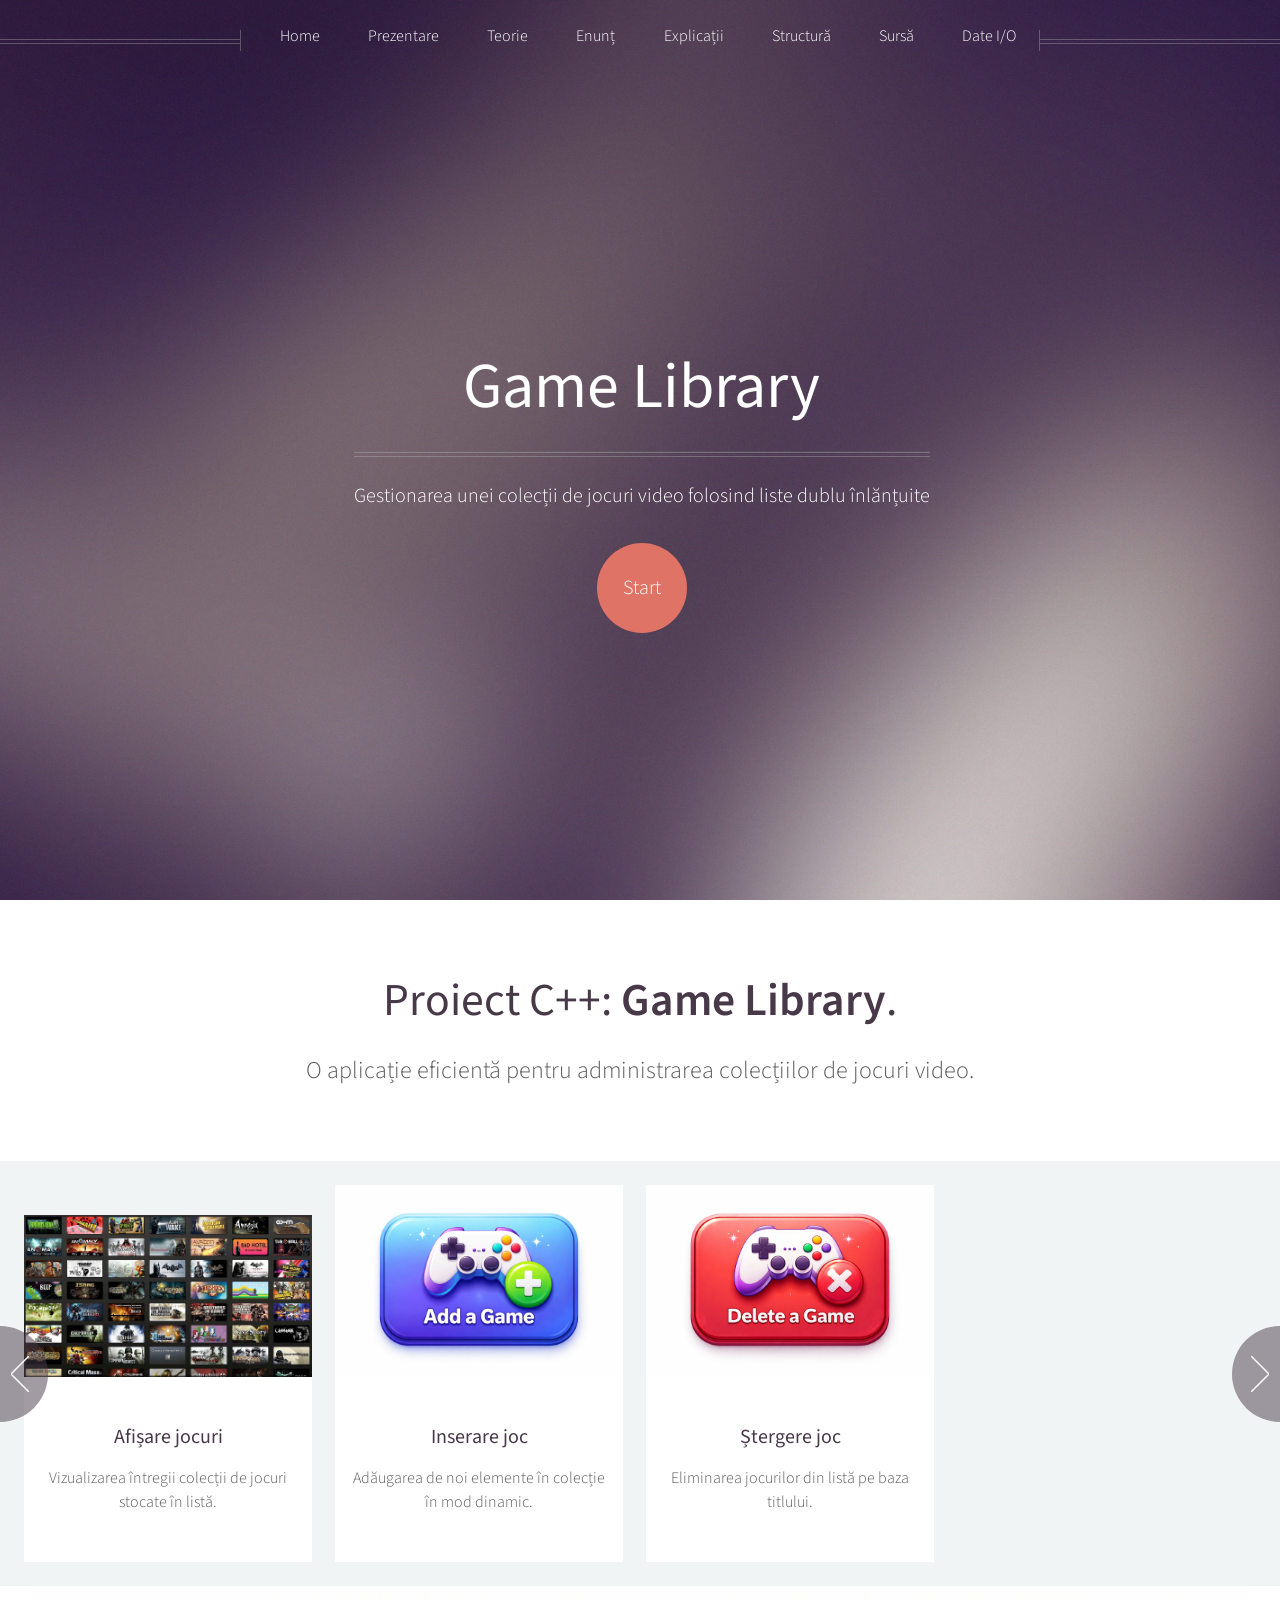
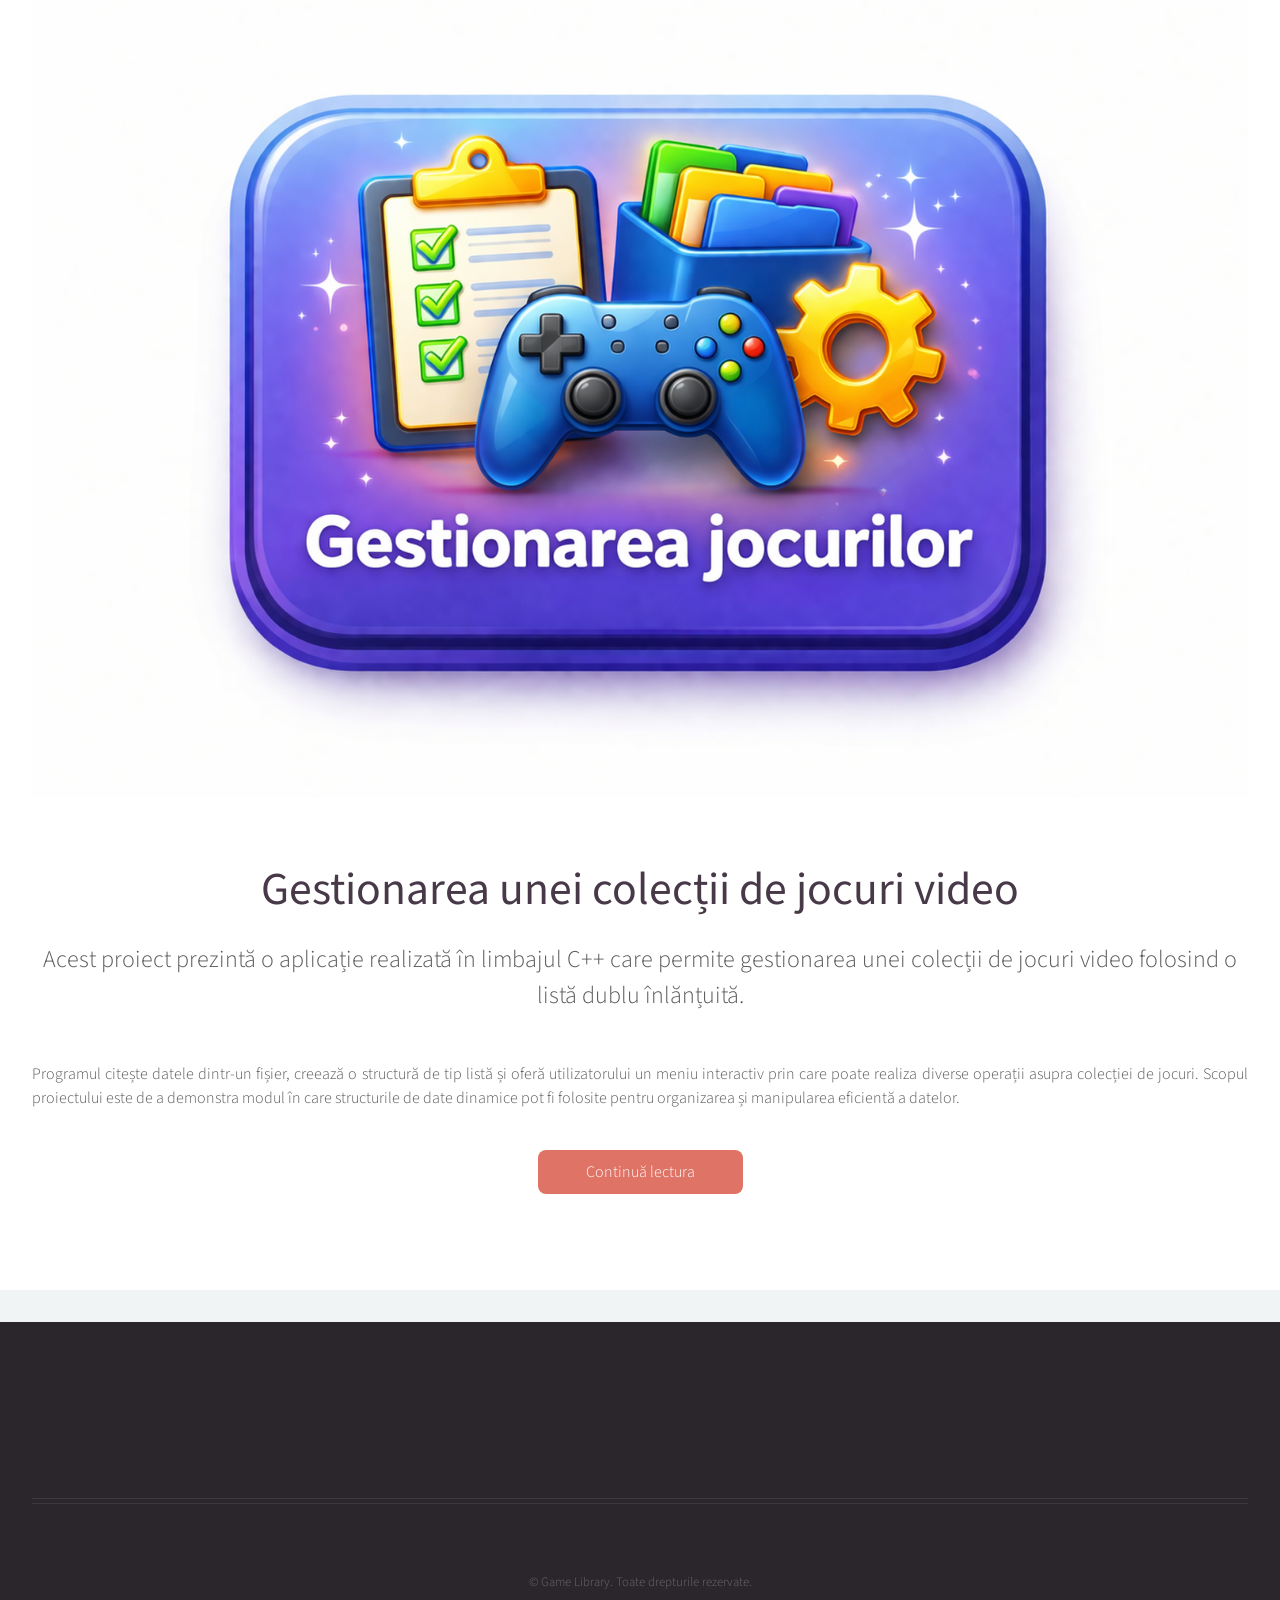
==== commit 392c7f3a: "Update Game Library site to new C++ program and clean all comments. - Updated the documentation site" ====
--- a/index.html
+++ b/index.html
@@ -1,9 +1,5 @@
 <!DOCTYPE HTML>
-<!--
-	Helios by HTML5 UP
-	html5up.net | @ajlkn
-	Free for personal and commercial use under the CCA 3.0 license (html5up.net/license)
--->
+
 <html>
 	<head>
 		<title>Game Library</title>
@@ -14,9 +10,9 @@
 	</head>
 	<body class="homepage is-preload">
 		<div id="page-wrapper">
-			<!-- Header -->
+
 				<div id="header">
-					<!-- Inner -->
+
 						<div class="inner">
 							<header>
 								<h1><a href="index.html" id="logo">Game Library</a></h1>
@@ -27,7 +23,7 @@
 								<a href="#banner" class="button circled scrolly">Start</a>
 							</footer>
 						</div>
-					<!-- Nav -->
+
 						<nav id="nav">
 							<ul>
 								<li><a href="index.html">Home</a></li>
@@ -41,7 +37,7 @@
 							</ul>
 						</nav>
 				</div>
-			<!-- Banner -->
+
 				<section id="banner" class="animated-fade-in">
 					<header>
 						<h2>Proiect C++: <strong>Game Library</strong>.</h2>
@@ -50,7 +46,7 @@
 						</p>
 					</header>
 				</section>
-			<!-- Carousel -->
+
 				<section class="carousel">
 					<div class="reel">
 						<article>
@@ -118,7 +114,7 @@
 						</article>
 					</div>
 				</section>
-			<!-- Main -->
+
 				<div class="wrapper style2">
 					<article id="main" class="container special animated-fade-in">
 						<a href="#" class="image featured"><img src="images/pic11.jpg" alt="" /></a>
@@ -137,13 +133,13 @@
 						</footer>
 					</article>
 				</div>
-			<!-- Footer -->
+
 				<div id="footer">
 					<div class="container">
 						<hr />
 						<div class="row">
 							<div class="col-12">
-								<!-- Copyright -->
+
 									<div class="copyright">
 										<ul class="menu">
 											<li>&copy; Game Library. Toate drepturile rezervate.</li>
@@ -154,7 +150,7 @@
 					</div>
 				</div>
 		</div>
-		<!-- Scripts -->
+
 			<script src="assets/js/jquery.min.js"></script>
 			<script src="assets/js/jquery.dropotron.min.js"></script>
 			<script src="assets/js/jquery.scrolly.min.js"></script>
